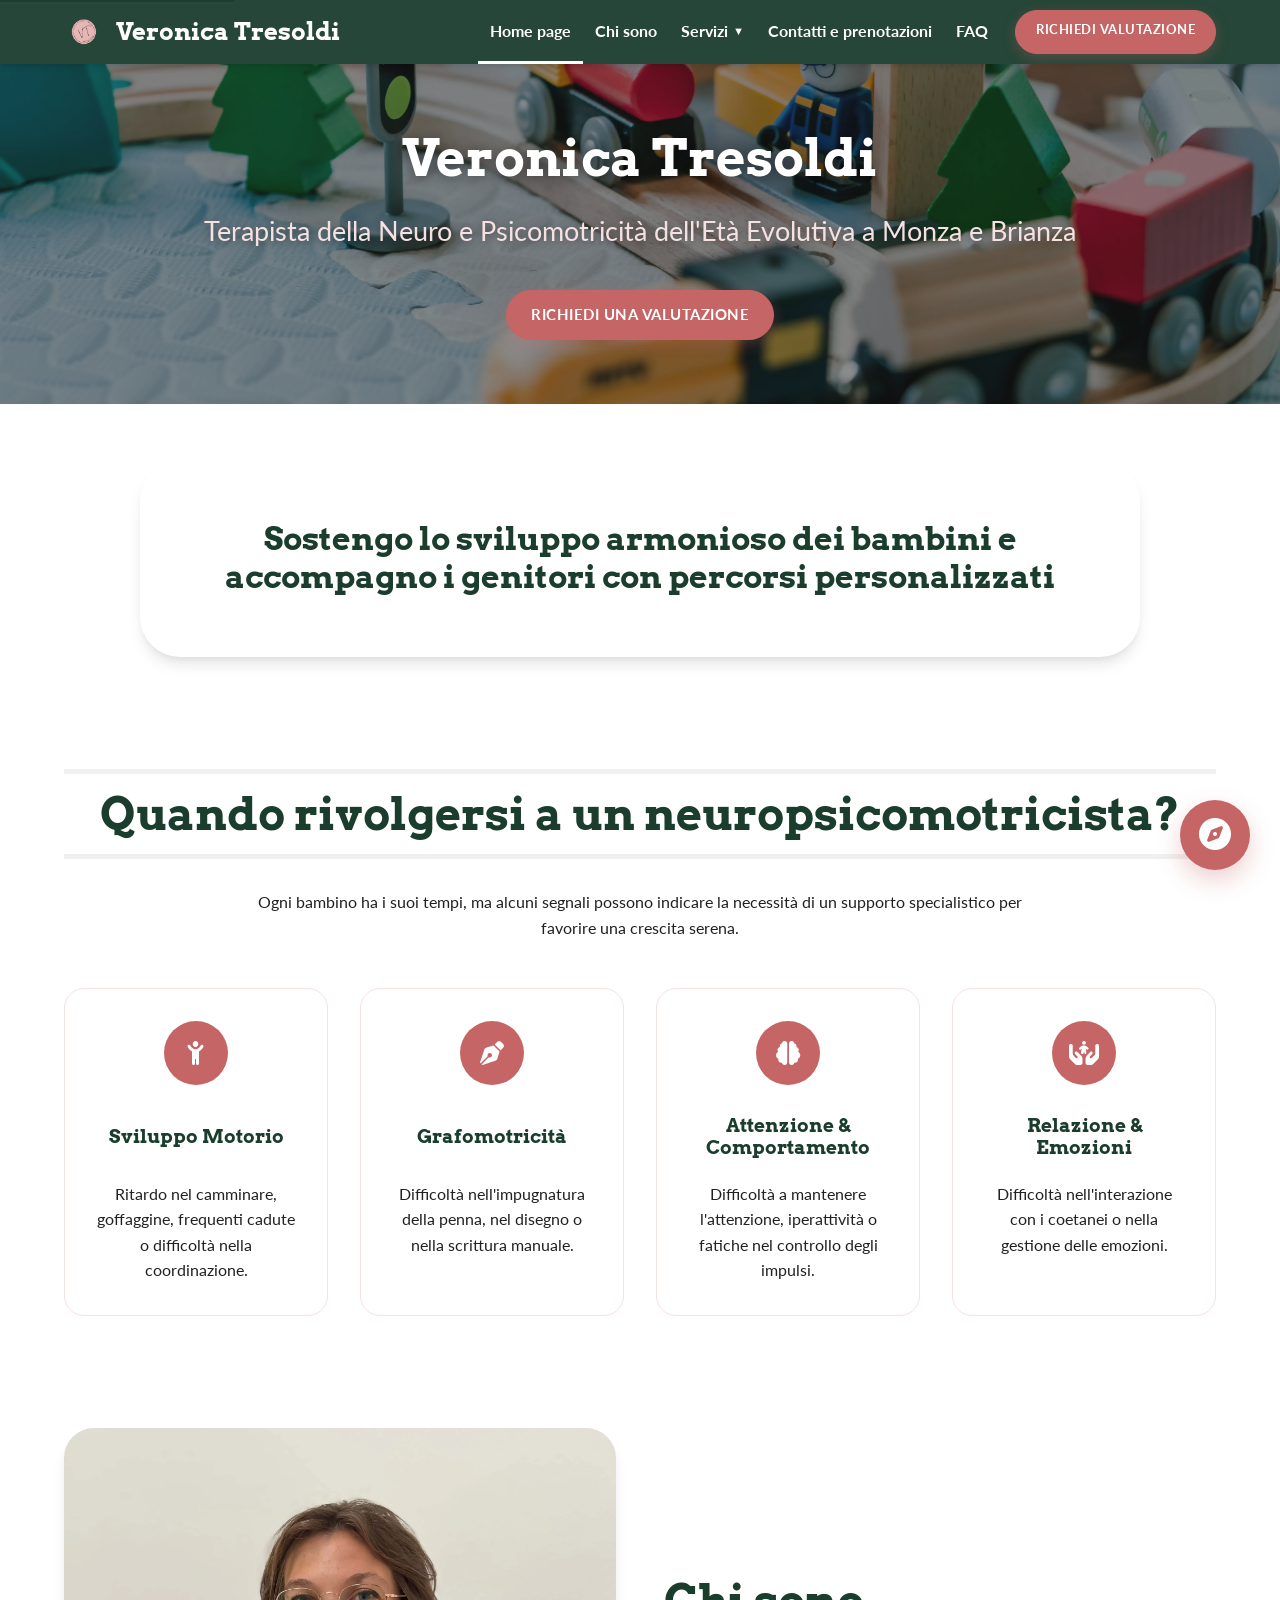
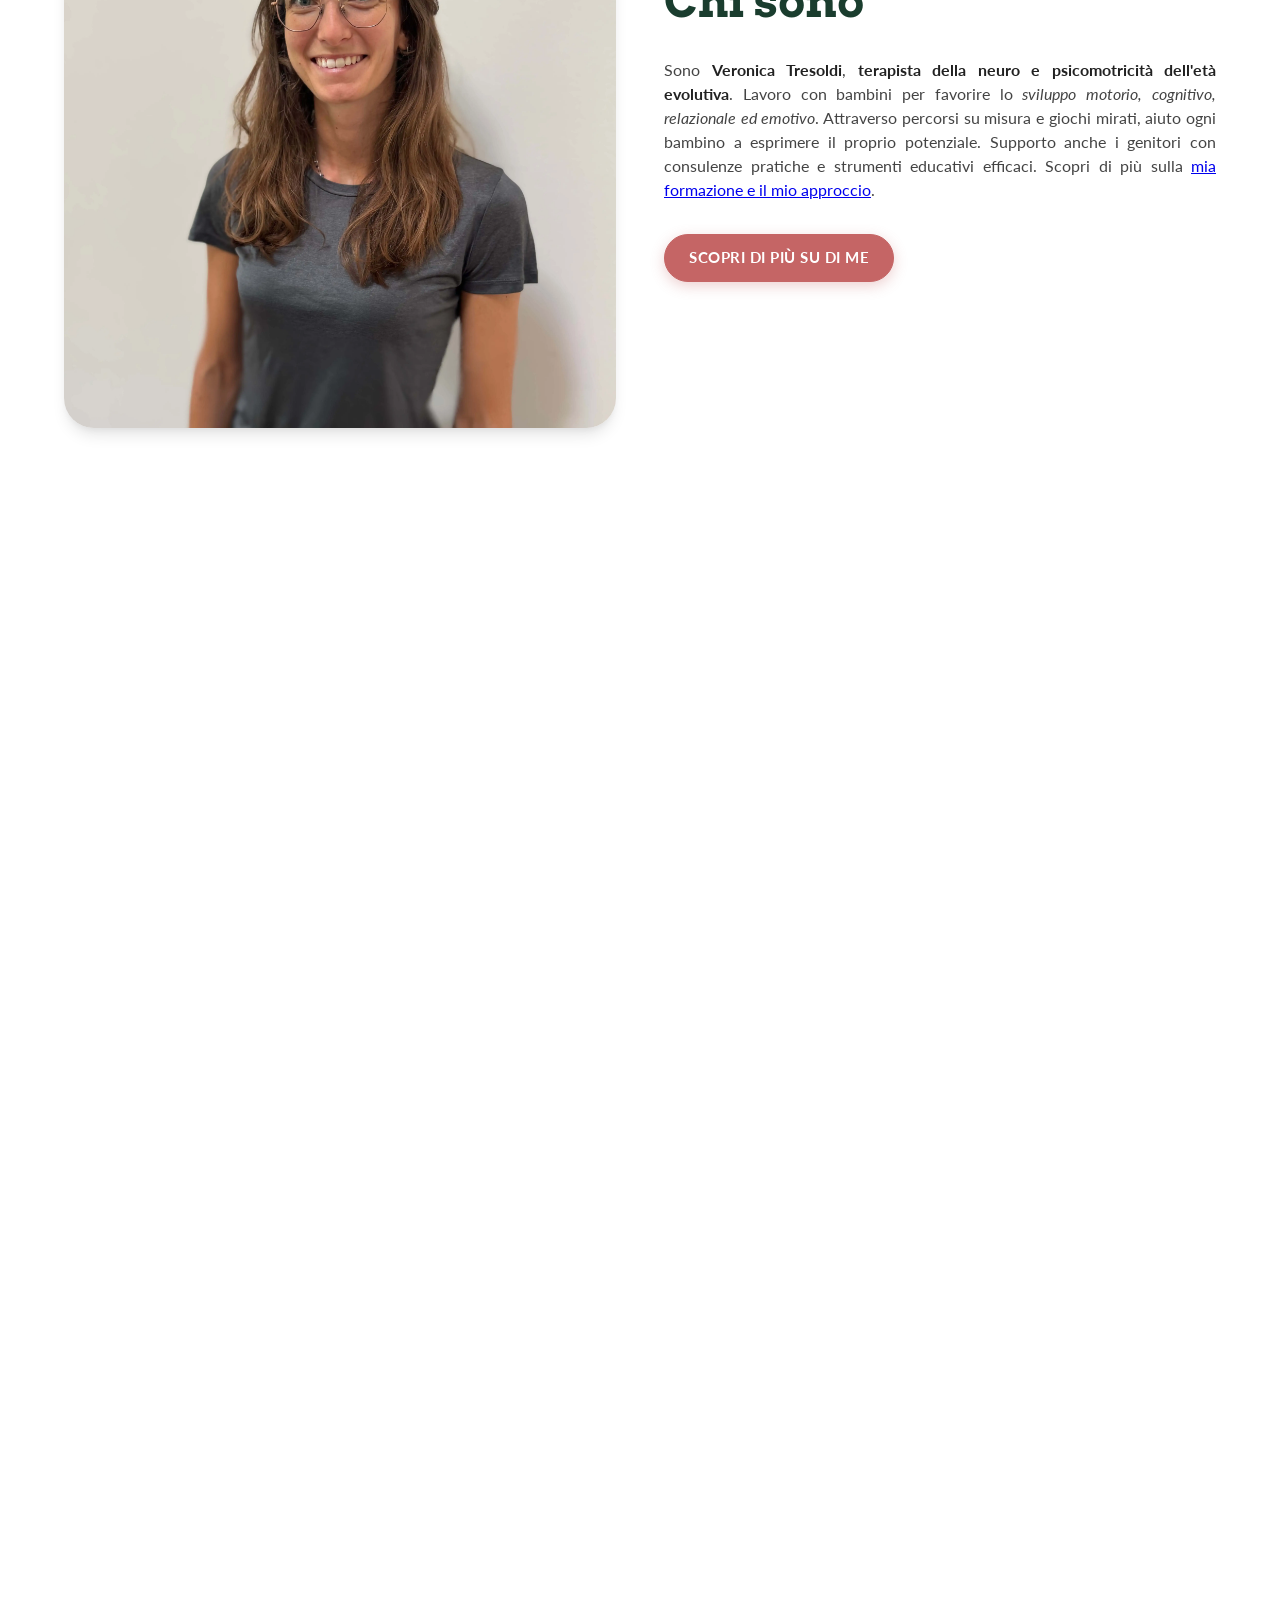
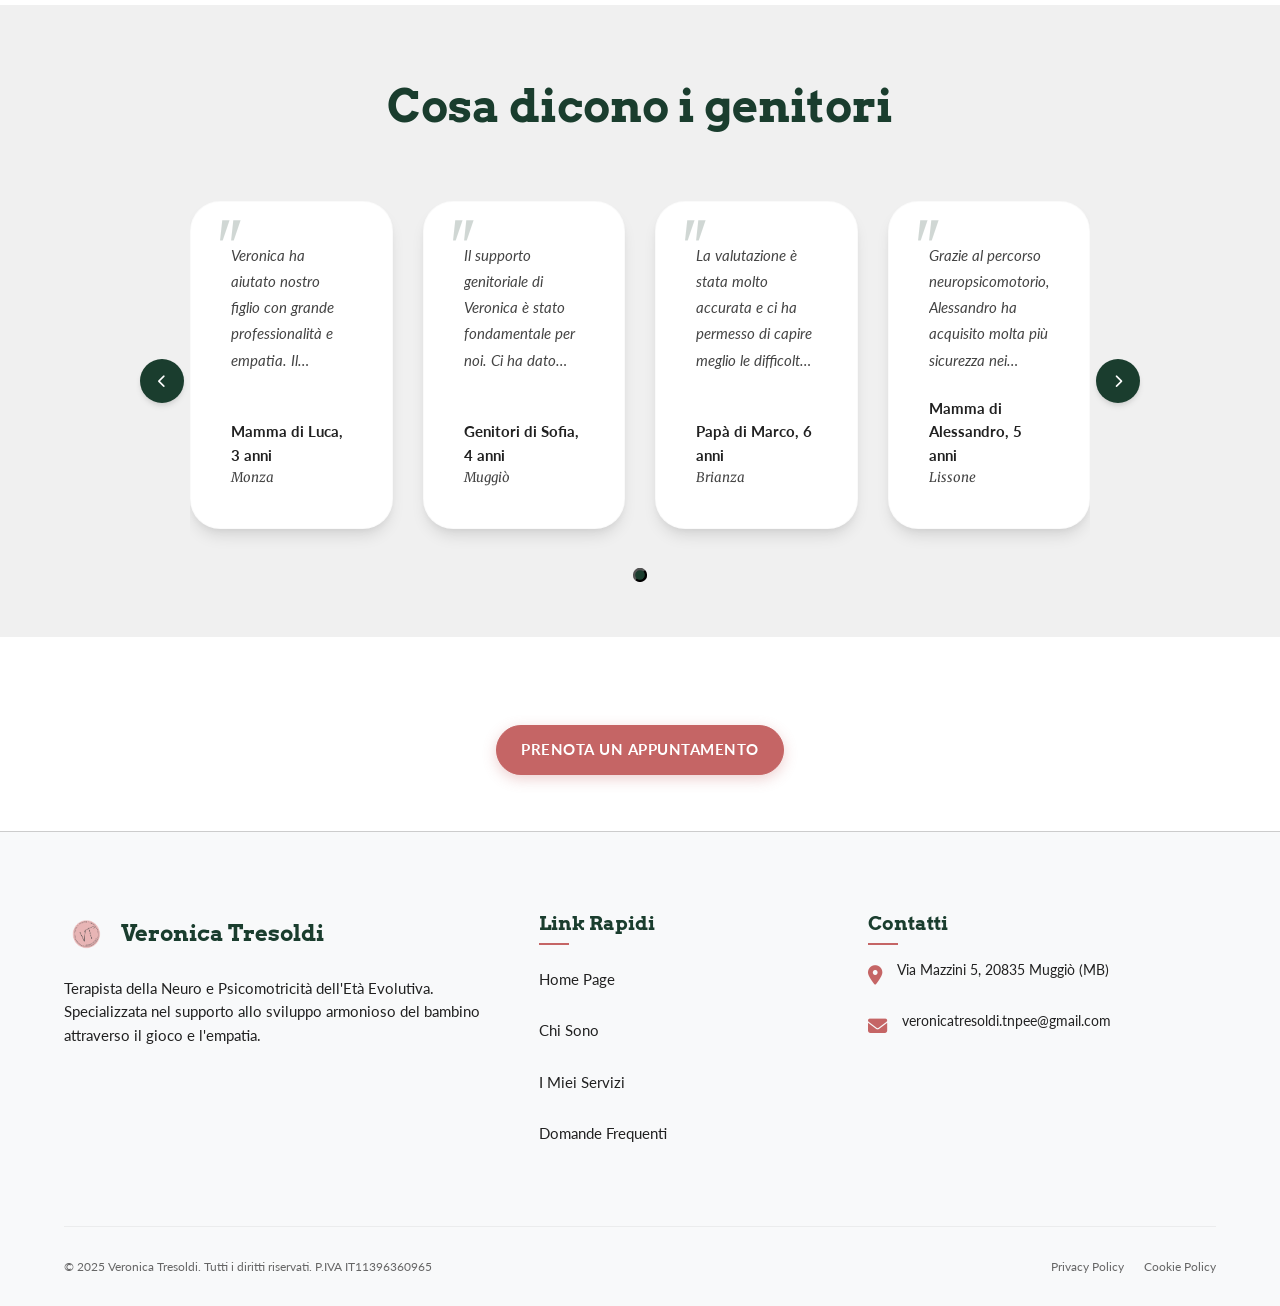
==== index.html @ 66640de4 "Update P.IVA" ====
<!DOCTYPE html>
<html lang="it">

<head>
    <meta charset="UTF-8">
    <meta name="viewport" content="width=device-width, initial-scale=1.0">


    <!-- SEO Meta Tags -->
    <title>Veronica Tresoldi | Neuropsicomotricista a Monza e Brianza</title>
    <meta name="description"
        content="Veronica Tresoldi, terapista della neuro e psicomotricità dell'età evolutiva a Monza e Brianza. Valutazione, trattamento neuropsicomotorio e supporto genitoriale per bambini.">
    <meta name="keywords"
        content="neuropsicomotricista, terapista neuro psicomotricità, Monza, Brianza, Muggiò, sviluppo bambino, valutazione neuropsicomotoria, trattamento, supporto genitoriale, TNPEE">
    <meta name="author" content="Veronica Tresoldi">
    <meta name="robots" content="index, follow">
    <link rel="canonical" href="https://www.veronicatresoldi.com/">

    <!-- Open Graph / Facebook -->
    <meta property="og:type" content="website">
    <meta property="og:url" content="https://www.veronicatresoldi.com/">
    <meta property="og:title" content="Veronica Tresoldi | Neuropsicomotricista a Monza e Brianza">
    <meta property="og:description"
        content="Sostengo lo sviluppo armonioso dei bambini e accompagno i genitori con percorsi personalizzati. Valutazione, trattamento e supporto genitoriale.">
    <meta property="og:image" content="https://www.veronicatresoldi.com/images/veronica.webp">
    <meta property="og:locale" content="it_IT">
    <meta property="og:site_name" content="Veronica Tresoldi Neuropsicomotricista">

    <!-- Twitter -->
    <meta name="twitter:card" content="summary_large_image">
    <meta name="twitter:url" content="https://www.veronicatresoldi.com/">
    <meta name="twitter:title" content="Veronica Tresoldi | Neuropsicomotricista a Monza e Brianza">
    <meta name="twitter:description"
        content="Sostengo lo sviluppo armonioso dei bambini e accompagno i genitori con percorsi personalizzati.">
    <meta name="twitter:image" content="https://www.veronicatresoldi.com/images/og-image.jpg">

    <!-- Geo Tags -->
    <meta name="geo.region" content="IT-MB">
    <meta name="geo.placename" content="Muggiò">
    <meta name="geo.position" content="45.5945;9.2298">
    <meta name="ICBM" content="45.5945, 9.2298">

    <!-- Favicon -->
    <link rel="icon" href="images/favicon.svg" type="image/svg+xml">
    <link rel="icon" href="images/favicon-32x32.png" sizes="32x32">
    <link rel="icon" href="images/favicon-16x16.png" sizes="16x16">
    <link rel="apple-touch-icon" href="images/apple-touch-icon.png" sizes="180x180">
    <link rel="icon" href="favicon.ico" sizes="any">

    <!-- Fonts - Optimized async loading with font-display: swap -->
    <link rel="preconnect" href="https://fonts.googleapis.com">
    <link rel="preconnect" href="https://fonts.gstatic.com" crossorigin>
    <link rel="preload"
        href="https://fonts.googleapis.com/css2?family=Lato:wght@400;700&family=Arvo:wght@400;700&family=Merriweather:ital,wght@0,300;0,400;0,700;1,400&display=swap"
        as="style" onload="this.onload=null;this.rel='stylesheet'">
    <noscript>
        <link rel="stylesheet"
            href="https://fonts.googleapis.com/css2?family=Lato:wght@400;700&family=Arvo:wght@400;700&family=Merriweather:ital,wght@0,300;0,400;0,700;1,400&display=swap">
    </noscript>
    <!-- Fallback for browsers that don't support onload -->
    <link rel="stylesheet"
        href="https://fonts.googleapis.com/css2?family=Lato:wght@400;700&family=Arvo:wght@400;700&family=Merriweather:ital,wght@0,300;0,400;0,700;1,400&display=swap"
        media="print" onload="this.media='all'">
    <link rel="stylesheet" href="https://cdnjs.cloudflare.com/ajax/libs/font-awesome/6.5.1/css/all.min.css">
    <link rel="stylesheet" href="styles.css">
    <link rel="stylesheet" href="carousel.css">


    <!-- Preload critical hero image -->
    <link rel="preload" href="images/trenino-header.webp" as="image" fetchpriority="high">
    <link rel="preload" href="images/logo.png" as="image">

    <!-- Schema.org Structured Data -->
    <script type="application/ld+json">
    {
        "@context": "https://schema.org",
        "@type": "LocalBusiness",
        "@id": "https://www.veronicatresoldi.com/#business",
        "name": "Veronica Tresoldi - Neuropsicomotricista",
        "description": "Terapista della neuro e psicomotricità dell'età evolutiva specializzata nello sviluppo infantile e nel supporto genitoriale",
        "url": "https://www.veronicatresoldi.com",
        "email": "veronicatresoldi.tnpee@gmail.com",
        "address": {
            "@type": "PostalAddress",
            "streetAddress": "Via Mazzini 5",
            "addressLocality": "Muggiò",
            "postalCode": "20835",
            "addressRegion": "MB",
            "addressCountry": "IT"
        },
        "geo": {
            "@type": "GeoCoordinates",
            "latitude": 45.5945,
            "longitude": 9.2298
        },
        "areaServed": [
            {
                "@type": "City",
                "name": "Monza"
            },
            {
                "@type": "City", 
                "name": "Muggiò"
            },
            {
                "@type": "AdministrativeArea",
                "name": "Brianza"
            }
        ],
        "priceRange": "$$",
        "openingHoursSpecification": {
            "@type": "OpeningHoursSpecification",
            "dayOfWeek": ["Monday", "Tuesday", "Wednesday", "Thursday", "Friday"],
            "opens": "16:30",
            "closes": "20:00"
        },
        "aggregateRating": {
            "@type": "AggregateRating",
            "ratingValue": "5",
            "reviewCount": "3",
            "bestRating": "5",
            "worstRating": "1"
        },
        "sameAs": []
    }
    </script>
    <script type="application/ld+json">
    {
        "@context": "https://schema.org",
        "@type": "Person",
        "name": "Veronica Tresoldi",
        "jobTitle": "Terapista della Neuro e Psicomotricità dell'Età Evolutiva",
        "description": "Neuropsicomotricista specializzata nello sviluppo infantile e Parent Coach",
        "email": "veronicatresoldi.tnpee@gmail.com",
        "url": "https://www.veronicatresoldi.com",
        "workLocation": {
            "@type": "Place",
            "address": {
                "@type": "PostalAddress",
                "streetAddress": "Via Mazzini 5",
                "addressLocality": "Muggiò",
                "postalCode": "20835",
                "addressRegion": "MB",
                "addressCountry": "IT"
            }
        },
        "knowsAbout": [
            "Neuropsicomotricità",
            "Sviluppo infantile",
            "Autismo",
            "ADHD",
            "Parent Coaching",
            "Valutazione neuropsicomotoria"
        ]
    }
    </script>
    <script type="application/ld+json">
    {
        "@context": "https://schema.org",
        "@type": "WebSite",
        "name": "Veronica Tresoldi Neuropsicomotricista",
        "url": "https://www.veronicatresoldi.com",
        "description": "Sito ufficiale di Veronica Tresoldi, neuropsicomotricista a Monza e Brianza",
        "inLanguage": "it-IT"
    }
    </script>
    <script type="application/ld+json">
    {
        "@context": "https://schema.org",
        "@type": "Organization",
        "name": "Veronica Tresoldi - Neuropsicomotricista",
        "url": "https://www.veronicatresoldi.com",
        "logo": "https://www.veronicatresoldi.com/images/logo.png",
        "address": {
            "@type": "PostalAddress",
            "streetAddress": "Via Mazzini 5",
            "addressLocality": "Muggiò",
            "postalCode": "20835",
            "addressRegion": "MB",
            "addressCountry": "IT"
        },
        "aggregateRating": {
            "@type": "AggregateRating",
            "ratingValue": "5",
            "reviewCount": "3",
            "bestRating": "5",
            "worstRating": "1"
        }
    }
    </script>
</head>

<body>
    <!-- Skip to main content link for accessibility -->
    <a href="#main-content" class="skip-link">Salta al contenuto principale</a>

    <!-- Navigation -->
    <nav class="navbar" aria-label="Navigazione principale">
        <div class="container">
            <div class="nav-brand">
                <img src="images/logo.png" alt="Logo Veronica Tresoldi" width="40" height="40" fetchpriority="high"
                    loading="eager">
                <a href="index.html">Veronica Tresoldi</a>
            </div>
            <button class="nav-toggle" aria-label="Apri menu di navigazione" aria-expanded="false">
                <span></span>
                <span></span>
                <span></span>
            </button>
            <ul class="nav-menu">
                <li><a href="index.html" class="nav-link active" aria-current="page">Home page</a></li>
                <li><a href="chi-sono.html" class="nav-link">Chi sono</a></li>
                <li class="dropdown">
                    <a href="servizi/index.html" class="nav-link" aria-haspopup="true" aria-expanded="false">Servizi
                        <span class="dropdown-arrow" aria-hidden="true">▼</span></a>
                    <ul class="dropdown-menu">
                        <li><a href="servizi/valutazione.html">Valutazione neuropsicomotoria</a></li>
                        <li><a href="servizi/trattamento.html">Trattamento neuropsicomotorio</a></li>
                        <li><a href="servizi/supporto-genitoriale.html">Supporto genitoriale</a></li>
                    </ul>
                </li>
                <li><a href="contatti-e-prenotazioni.html" class="nav-link">Contatti e prenotazioni</a></li>
                <li><a href="faq.html" class="nav-link">FAQ</a></li>
                <li><a href="contatti-e-prenotazioni.html" class="btn btn-primary nav-cta">Richiedi valutazione</a></li>
            </ul>
        </div>
    </nav>

    <main id="main-content" tabindex="-1">
        <!-- Hero Section -->
        <section class="hero" style="background-image: url('images/trenino-header.webp');" aria-labelledby="hero-title">
            <div class="hero-content reveal">
                <h1 id="hero-title" class="hero-title">Veronica Tresoldi</h1>
                <p class="hero-subtitle">Terapista della Neuro e Psicomotricità dell'Età Evolutiva a Monza e Brianza</p>
                <div class="cta-center" style="margin-top: 40px;">
                    <a href="contatti-e-prenotazioni.html" class="btn btn-primary">Richiedi una valutazione</a>
                </div>
            </div>
        </section>

        <!-- Mission Section -->
        <section class="section mission-highlight reveal" aria-labelledby="mission-statement">
            <div class="container">
                <h2 id="mission-statement">
                    Sostengo lo sviluppo armonioso dei bambini e accompagno i genitori con percorsi personalizzati
                </h2>
            </div>
        </section>

        <!-- Aree di Intervento Section -->
        <section class="section reveal" aria-labelledby="intervento-title">
            <div class="container">
                <h2 id="intervento-title" class="section-title">Quando rivolgersi a un neuropsicomotricista?</h2>
                <p style="text-align: center; max-width: 800px; margin: 0 auto;">Ogni bambino ha i suoi tempi, ma alcuni
                    segnali possono indicare la necessità di un supporto specialistico per favorire una crescita serena.
                </p>

                <div class="intervention-grid">
                    <div class="intervention-card">
                        <div class="icon-box">
                            <i class="fa-solid fa-child-reaching" aria-hidden="true"></i>
                        </div>
                        <h3>Sviluppo Motorio</h3>
                        <p>Ritardo nel camminare, goffaggine, frequenti cadute o difficoltà nella coordinazione.</p>
                    </div>
                    <div class="intervention-card">
                        <div class="icon-box">
                            <i class="fa-solid fa-pen-nib" aria-hidden="true"></i>
                        </div>
                        <h3>Grafomotricità</h3>
                        <p>Difficoltà nell'impugnatura della penna, nel disegno o nella scrittura manuale.</p>
                    </div>
                    <div class="intervention-card">
                        <div class="icon-box">
                            <i class="fa-solid fa-brain" aria-hidden="true"></i>
                        </div>
                        <h3>Attenzione & Comportamento</h3>
                        <p>Difficoltà a mantenere l'attenzione, iperattività o fatiche nel controllo degli impulsi.</p>
                    </div>
                    <div class="intervention-card">
                        <div class="icon-box">
                            <i class="fa-solid fa-hands-holding-child" aria-hidden="true"></i>
                        </div>
                        <h3>Relazione & Emozioni</h3>
                        <p>Difficoltà nell'interazione con i coetanei o nella gestione delle emozioni.</p>
                    </div>
                </div>
            </div>
        </section>

        <!-- Chi Sono Preview -->
        <section class="section reveal" aria-labelledby="chi-sono-title">
            <div class="container">
                <div class="content-grid">
                    <div class="content-image">
                        <img src="images/veronica.webp"
                            alt="Dott.ssa Veronica Tresoldi, Neuropsicomotricista specializzata in età evolutiva a Monza"
                            width="400" height="500" loading="eager" fetchpriority="high"
                            style="border-radius: 30px; box-shadow: var(--shadow-lg);">
                    </div>
                    <div class="content-text">
                        <h2 id="chi-sono-title" class="section-title"
                            style="text-align: left; border: none; padding: 0;"><a href="chi-sono.html">Chi sono</a>
                        </h2>
                        <p>Sono <strong>Veronica Tresoldi</strong>, <strong>terapista della neuro e psicomotricità
                                dell'età evolutiva</strong>. Lavoro con bambini per favorire lo <em>sviluppo motorio,
                                cognitivo, relazionale ed emotivo</em>. Attraverso percorsi su misura e giochi mirati,
                            aiuto ogni bambino a esprimere il proprio potenziale. Supporto anche i genitori con
                            consulenze pratiche e strumenti educativi efficaci. Scopri di più sulla <a
                                href="chi-sono.html">mia formazione e il mio approccio</a>.</p>
                        <div class="cta-center" style="text-align: left;">
                            <a href="chi-sono.html" class="btn btn-primary">Scopri di più su di me</a>
                        </div>
                    </div>
                </div>
            </div>
        </section>

        <!-- Come Funziona Section -->
        <section class="section-alt reveal" aria-labelledby="percorso-title">
            <div class="container">
                <h2 id="percorso-title" class="section-title">Come funziona il percorso?</h2>
                <div class="process-steps">
                    <div class="step-item">
                        <div class="step-number">1</div>
                        <h4>Primo Contatto</h4>
                        <p>Una breve telefonata per ascoltare le vostre necessità e fissare un incontro.</p>
                    </div>
                    <div class="step-item">
                        <div class="step-number">2</div>
                        <h4>Valutazione</h4>
                        <p>Osservazione del bambino in un ambiente accogliente attraverso il gioco.</p>
                    </div>
                    <div class="step-item">
                        <div class="step-number">3</div>
                        <h4>Restituzione</h4>
                        <p>Condivisione del progetto terapeutico e degli obiettivi con voi genitori.</p>
                    </div>
                    <div class="step-item">
                        <div class="step-number">4</div>
                        <h4>Trattamento</h4>
                        <p>Inizio del percorso personalizzato con monitoraggi periodici.</p>
                    </div>
                </div>
            </div>
        </section>

        <!-- Servizi Section -->
        <section class="section reveal" aria-labelledby="servizi-title">
            <div class="container">
                <h2 id="servizi-title" class="visually-hidden">I miei servizi</h2>
                <div class="services-preview">
                    <!-- Valutazione -->
                    <article class="service-card">
                        <div class="service-card-image">
                            <a href="servizi/valutazione.html">
                                <img src="images/valutazione-neuropsicomotoria.webp"
                                    alt="Valutazione neuropsicomotoria per bambini a Monza presso lo studio professionale"
                                    width="400" height="300" loading="lazy" style="border-radius: 20px;">
                            </a>
                        </div>
                        <div class="service-card-content">
                            <h3><a href="servizi/valutazione.html">Valutazione neuropsicomotoria</a></h3>
                            <p>Osservazione strutturata del bambino per individuare punti di forza e difficoltà nello
                                sviluppo motorio, linguistico, cognitivo e relazionale.</p>
                            <div class="service-card-cta">
                                <a href="servizi/valutazione.html" class="btn btn-primary btn-sm">Scopri di più</a>
                            </div>
                        </div>
                    </article>

                    <!-- Trattamento -->
                    <article class="service-card">
                        <div class="service-card-image">
                            <a href="servizi/trattamento.html">
                                <img src="images/trattamento-neuropsicomotorio.webp"
                                    alt="Esempio di trattamento neuropsicomotorio evolutivo attraverso attività di gioco mirato"
                                    width="400" height="300" loading="lazy" style="border-radius: 20px;">
                            </a>
                        </div>
                        <div class="service-card-content">
                            <h3><a href="servizi/trattamento.html">Trattamento neuropsicomotorio</a></h3>
                            <p>Percorsi personalizzati per sviluppare abilità motorie, cognitive, linguistiche ed
                                emotive attraverso il gioco e attività funzionali.</p>
                            <div class="service-card-cta">
                                <a href="servizi/trattamento.html" class="btn btn-primary btn-sm">Scopri di più</a>
                            </div>
                        </div>
                    </article>

                    <!-- Supporto genitoriale -->
                    <article class="service-card">
                        <div class="service-card-image">
                            <a href="servizi/supporto-genitoriale.html">
                                <img src="images/supporto-genitoriale.webp"
                                    alt="Consulenza di Parent Coaching e supporto per genitori a Monza e Brianza"
                                    width="400" height="300" loading="lazy" style="border-radius: 20px;">
                            </a>
                        </div>
                        <div class="service-card-content">
                            <h3><a href="servizi/supporto-genitoriale.html">Supporto genitoriale</a></h3>
                            <p>Consulenze pratiche e Parent Coaching per affrontare le sfide educative quotidiane e
                                rafforzare la relazione genitore-figlio.</p>
                            <div class="service-card-cta">
                                <a href="servizi/supporto-genitoriale.html" class="btn btn-primary btn-sm">Scopri di
                                    più</a>
                            </div>
                        </div>
                    </article>
                </div>
            </div>
        </section>

        <!-- Testimonials Section -->
        <section class="section testimonials reveal" aria-labelledby="testimonials-title">
            <div class="container">
                <h2 id="testimonials-title" class="section-title">Cosa dicono i genitori</h2>
                <div class="testimonials-carousel-container">
                    <button class="carousel-control prev" aria-label="Recensione precedente">
                        <i class="fa-solid fa-chevron-left"></i>
                    </button>

                    <div class="testimonials-track-container">
                        <ul class="testimonials-track">
                            <li class="testimonial-slide active">
                                <article class="testimonial-card" itemprop="review" itemscope
                                    itemtype="https://schema.org/Review">
                                    <div itemprop="reviewBody">
                                        <p class="testimonial-text">
                                            Veronica ha aiutato nostro figlio con grande professionalità e empatia. Il
                                            percorso di
                                            trattamento è stato personalizzato e abbiamo visto miglioramenti
                                            significativi.
                                            Consigliatissima!
                                        </p>
                                    </div>
                                    <div class="testimonial-author" itemprop="author" itemscope
                                        itemtype="https://schema.org/Person">
                                        <div>
                                            <div class="testimonial-author-name" itemprop="name">Mamma di Luca, 3 anni
                                            </div>
                                            <div class="testimonial-author-role">Monza</div>
                                        </div>
                                    </div>
                                    <div itemprop="reviewRating" itemscope itemtype="https://schema.org/Rating"
                                        class="visually-hidden">
                                        <meta itemprop="ratingValue" content="5">
                                        <meta itemprop="bestRating" content="5">
                                    </div>
                                </article>
                            </li>

                            <li class="testimonial-slide">
                                <article class="testimonial-card" itemprop="review" itemscope
                                    itemtype="https://schema.org/Review">
                                    <div itemprop="reviewBody">
                                        <p class="testimonial-text">
                                            Il supporto genitoriale di Veronica è stato fondamentale per noi. Ci ha dato
                                            strumenti
                                            concreti per gestire le difficoltà quotidiane e migliorare la relazione con
                                            nostra
                                            figlia. Grazie!
                                        </p>
                                    </div>
                                    <div class="testimonial-author" itemprop="author" itemscope
                                        itemtype="https://schema.org/Person">
                                        <div>
                                            <div class="testimonial-author-name" itemprop="name">Genitori di Sofia, 4
                                                anni</div>
                                            <div class="testimonial-author-role">Muggiò</div>
                                        </div>
                                    </div>
                                    <div itemprop="reviewRating" itemscope itemtype="https://schema.org/Rating"
                                        class="visually-hidden">
                                        <meta itemprop="ratingValue" content="5">
                                        <meta itemprop="bestRating" content="5">
                                    </div>
                                </article>
                            </li>

                            <li class="testimonial-slide">
                                <article class="testimonial-card" itemprop="review" itemscope
                                    itemtype="https://schema.org/Review">
                                    <div itemprop="reviewBody">
                                        <p class="testimonial-text">
                                            La valutazione è stata molto accurata e ci ha permesso di capire meglio le
                                            difficoltà di
                                            nostro figlio. Veronica è competente, paziente e sa come coinvolgere i
                                            bambini nel
                                            gioco.
                                        </p>
                                    </div>
                                    <div class="testimonial-author" itemprop="author" itemscope
                                        itemtype="https://schema.org/Person">
                                        <div>
                                            <div class="testimonial-author-name" itemprop="name">Papà di Marco, 6 anni
                                            </div>
                                            <div class="testimonial-author-role">Brianza</div>
                                        </div>
                                    </div>
                                    <div itemprop="reviewRating" itemscope itemtype="https://schema.org/Rating"
                                        class="visually-hidden">
                                        <meta itemprop="ratingValue" content="5">
                                        <meta itemprop="bestRating" content="5">
                                    </div>
                                </article>
                            </li>

                            <li class="testimonial-slide">
                                <article class="testimonial-card" itemprop="review" itemscope
                                    itemtype="https://schema.org/Review">
                                    <div itemprop="reviewBody">
                                        <p class="testimonial-text">
                                            Grazie al percorso neuropsicomotorio, Alessandro ha acquisito molta più
                                            sicurezza nei movimenti
                                            e nel relazionarsi con gli altri bambini al parco. Un cambiamento
                                            incredibile!
                                        </p>
                                    </div>
                                    <div class="testimonial-author" itemprop="author" itemscope
                                        itemtype="https://schema.org/Person">
                                        <div>
                                            <div class="testimonial-author-name" itemprop="name">Mamma di Alessandro, 5
                                                anni</div>
                                            <div class="testimonial-author-role">Lissone</div>
                                        </div>
                                    </div>
                                    <div itemprop="reviewRating" itemscope itemtype="https://schema.org/Rating"
                                        class="visually-hidden">
                                        <meta itemprop="ratingValue" content="5">
                                        <meta itemprop="bestRating" content="5">
                                    </div>
                                </article>
                            </li>
                        </ul>
                    </div>

                    <button class="carousel-control next" aria-label="Recensione successiva">
                        <i class="fa-solid fa-chevron-right"></i>
                    </button>

                    <div class="carousel-dots"></div>
                </div>
            </div>
        </section>

        <!-- CTA Section -->
        <section class="section reveal" aria-label="Prenotazione appuntamento">
            <div class="container">
                <div class="cta-center">
                    <a href="contatti-e-prenotazioni.html" class="btn btn-primary">Prenota un appuntamento</a>
                </div>
            </div>
        </section>
    </main>

    <!-- Footer -->
    <footer class="footer">
        <div class="container">
            <div class="footer-grid">
                <!-- Brand Column -->
                <div class="footer-brand">
                    <div class="footer-logo">
                        <img src="images/logo.png" alt="Logo Veronica Tresoldi" width="45" height="45">
                        <span>Veronica Tresoldi</span>
                    </div>
                    <p>Terapista della Neuro e Psicomotricità dell'Età Evolutiva. Specializzata nel supporto allo
                        sviluppo armonioso del bambino attraverso il gioco e l'empatia.</p>
                </div>

                <!-- Links Column -->
                <div class="footer-column">
                    <h4>Link Rapidi</h4>
                    <ul class="footer-links">
                        <li><a href="index.html">Home Page</a></li>
                        <li><a href="chi-sono.html">Chi Sono</a></li>
                        <li><a href="servizi/index.html">I Miei Servizi</a></li>
                        <li><a href="faq.html">Domande Frequenti</a></li>
                    </ul>
                </div>

                <!-- Contact Column -->
                <div class="footer-column">
                    <h4>Contatti</h4>
                    <div class="footer-contact-item">
                        <span class="icon"><i class="fa-solid fa-location-dot"></i></span>
                        <p>Via Mazzini 5, 20835 Muggiò (MB)</p>
                    </div>
                    <div class="footer-contact-item">
                        <span class="icon"><i class="fa-solid fa-envelope"></i></span>
                        <p><a href="mailto:veronicatresoldi.tnpee@gmail.com">veronicatresoldi.tnpee@gmail.com</a></p>
                    </div>
                </div>
            </div>

            <div class="footer-bottom">
                <p>&copy; 2025 Veronica Tresoldi. Tutti i diritti riservati. P.IVA IT11396360965</p>
                <div class="footer-legal">
                    <a href="privacy-policy.html">Privacy Policy</a>
                    <a href="cookie-policy.html">Cookie Policy</a>
                </div>
            </div>
        </div>
    </footer>


    <!-- Review Modal -->
    <div id="review-modal" class="review-modal" aria-hidden="true">
        <div class="review-modal-content">
            <span class="review-modal-close">&times;</span>
            <div class="review-modal-body">
                <p id="review-modal-text"></p>
                <div class="review-modal-author">
                    <strong id="review-modal-author-name"></strong>
                    <span id="review-modal-author-role"></span>
                </div>
            </div>
        </div>
    </div>

    <script src="carousel.js"></script>
    <script src="script.js"></script>
</body>

</html>
---- styles.css ----
/* 
 * Veronica Tresoldi - Neuropsicomotricista
 * CSS basato sul tema originale Google Sites
 * Font: Arvo (titoli), Lato (body), Merriweather (testo)
 * Colore primario: #477560 (verde)
 */

/* Reset and Base Styles */
* {
    margin: 0;
    padding: 0;
    box-sizing: border-box;
}

/* Skip to main content link for accessibility */
.skip-link {
    position: absolute;
    top: -40px;
    left: 0;
    background: var(--primary-color);
    color: var(--text-white);
    padding: 8px 16px;
    text-decoration: none;
    z-index: 10000;
    border-radius: 0 0 4px 0;
    font-family: 'Lato', sans-serif;
    font-weight: 700;
}

.skip-link:focus {
    top: 0;
    outline: 3px solid var(--text-white);
    outline-offset: 2px;
}

:root {
    /* Colori ufficiali dal logo */
    --primary-color: #1a3d2e;
    /* Dark teal green - background logo */
    --primary-dark: #0f2a1f;
    --primary-hover: #2d4a3f;
    --text-color: #212121;
    --text-light: #444444;
    --text-white: #ffffff;
    --bg-color: #ffffff;
    --bg-alt: #f0f0f0;
    --bg-dark: #2d2d2d;
    /* Dark gray dal logo */
    --border-color: #cccccc;
    --hero-text-pink: #f2dede;
    --hero-subtitle-pink: #e8b5b5;
    /* Light pink dal logo */
    --accent-color: #c56565;
    /* Darkened for WCAG contrast (4.5:1) */
    --accent-light: #f5e1e1;
    --accent-hover: #b35a5a;
    --accent-shadow: rgba(197, 101, 101, 0.3);
    --input-bg: #fcfcfc;
    --input-border: #eeeeee;
    --shadow: 0 4px 6px -1px rgba(0, 0, 0, 0.1), 0 2px 4px -1px rgba(0, 0, 0, 0.06);
    --shadow-lg: 0 10px 15px -3px rgba(0, 0, 0, 0.1), 0 4px 6px -2px rgba(0, 0, 0, 0.05);
    --transition: all 0.4s cubic-bezier(0.4, 0, 0.2, 1);
}

html {
    scroll-behavior: smooth;
}

/* Font display optimization - prevents invisible text during font load */
@font-face {
    font-family: 'Lato';
    font-display: swap;
}

@font-face {
    font-family: 'Arvo';
    font-display: swap;
}

@font-face {
    font-family: 'Merriweather';
    font-display: swap;
}

body {
    font-family: 'Lato', 'Helvetica Neue', Arial, sans-serif;
    line-height: 1.6;
    color: var(--text-color);
    background-color: var(--bg-color);
    font-size: 16px;
    font-weight: 400;
    -webkit-font-smoothing: antialiased;
    -moz-osx-font-smoothing: grayscale;
    /* Performance optimizations */
    text-rendering: optimizeLegibility;
}

/* Image optimization */
img {
    max-width: 100%;
    height: auto;
    display: block;
}

.container {
    max-width: 1200px;
    margin: 0 auto;
    padding: 0 24px;
}

/* Typography - Heading styles matching Google Sites theme */
h1,
h2,
h3,
h4,
h5,
h6 {
    font-family: 'Arvo', serif;
    font-weight: 700;
    color: var(--primary-color);
    line-height: 1.2;
}

/* Navigation */
.navbar {
    background-color: rgba(26, 61, 46, 0.95);
    backdrop-filter: blur(10px);
    -webkit-backdrop-filter: blur(10px);
    position: sticky;
    top: 0;
    z-index: 1000;
    box-shadow: var(--shadow);
    transition: var(--transition);
}

.navbar .container {
    display: flex;
    justify-content: space-between;
    align-items: center;
    padding: 0 24px;
    height: 64px;
}

.nav-brand {
    display: flex;
    align-items: center;
    gap: 12px;
}

.nav-brand img {
    height: 40px;
    width: auto;
}

.nav-brand a {
    font-family: 'Arvo', serif;
    font-size: 1.5rem;
    font-weight: 700;
    color: var(--text-white);
    text-decoration: none;
    transition: var(--transition);
}

.nav-brand a:hover {
    color: var(--accent-light);
}

/* Navbar CTA Class */
.nav-cta {
    padding: 8px 20px !important;
    font-size: 10pt !important;
    margin-left: 15px;
}

/* Scrolled Navbar State */
.navbar.scrolled {
    background-color: rgba(26, 61, 46, 0.98) !important;
    padding: 5px 0 !important;
    backdrop-filter: blur(10px);
}

.nav-menu {
    display: flex;
    list-style: none;
    gap: 0;
    align-items: center;
    height: 100%;
}

.nav-menu>li {
    height: 100%;
    display: flex;
    align-items: center;
}

.nav-link {
    font-family: 'Lato', sans-serif;
    color: var(--text-white);
    text-decoration: none;
    font-weight: 700;
    font-size: 12pt;
    transition: var(--transition);
    padding: 0 12px;
    height: 100%;
    display: flex;
    align-items: center;
    border-bottom: 3px solid transparent;
}

.nav-link:hover {
    background-color: rgba(255, 255, 255, 0.12);
}

.nav-link.active {
    border-bottom-color: var(--text-white);
}

/* Dropdown Menu */
.dropdown {
    position: relative;
    height: 100%;
}

.dropdown-arrow {
    font-size: 0.7rem;
    margin-left: 5px;
    transition: var(--transition);
}

.dropdown:hover .dropdown-arrow {
    transform: rotate(180deg);
}

.dropdown-menu {
    position: absolute;
    top: 100%;
    left: 0;
    background-color: var(--primary-color);
    list-style: none;
    min-width: 200px;
    padding: 8px 0;
    opacity: 0;
    visibility: hidden;
    transform: translateY(-10px);
    transition: var(--transition);
    box-shadow: var(--shadow);
}

.dropdown:hover .dropdown-menu {
    opacity: 1;
    visibility: visible;
    transform: translateY(0);
}

.dropdown-menu li {
    padding: 0;
}

.dropdown-menu a {
    font-family: 'Lato', sans-serif;
    display: block;
    padding: 12px 24px;
    color: var(--text-white);
    text-decoration: none;
    font-weight: 700;
    font-size: 12pt;
    transition: var(--transition);
}

.dropdown-menu a:hover {
    background-color: rgba(255, 255, 255, 0.12);
}

/* Mobile Navigation Toggle */
.nav-toggle {
    display: none;
    flex-direction: column;
    background: none;
    border: none;
    cursor: pointer;
    padding: 12px;
    /* Increased from 5px for better tap target */
    gap: 5px;
}

.nav-toggle span {
    width: 24px;
    height: 2px;
    background-color: var(--text-white);
    transition: var(--transition);
}

/* Hero Section */
.hero {
    background-size: cover;
    background-position: center center;
    background-repeat: no-repeat;
    position: relative;
    min-height: 340px;
    display: flex;
    align-items: center;
    justify-content: center;
    text-align: center;
    padding: 56px 24px;
}

.hero::before {
    content: '';
    position: absolute;
    top: 0;
    left: 0;
    right: 0;
    bottom: 0;
    background-color: rgba(31, 31, 31, 0.5);
    z-index: 1;
}

.hero-content {
    position: relative;
    z-index: 2;
    max-width: 900px;
}

.hero-title {
    font-family: 'Arvo', serif;
    font-size: 38pt;
    font-weight: 700;
    color: var(--text-white);
    margin-bottom: 24px;
    line-height: 1.2;
    text-shadow: 0 2px 15px rgba(0, 0, 0, 0.5);
}

.hero-subtitle {
    font-family: 'Lato', sans-serif;
    font-size: 20pt;
    font-weight: 400;
    color: var(--accent-light);
    line-height: 1.4;
    text-shadow: 0 1px 8px rgba(0, 0, 0, 0.4);
}

/* Page Hero (smaller, for inner pages) */
.page-hero {
    background-size: cover;
    background-position: center center;
    position: relative;
    min-height: 250px;
    display: flex;
    align-items: center;
    justify-content: center;
    text-align: center;
    padding: 56px 24px;
}

.page-hero::before {
    content: '';
    position: absolute;
    top: 0;
    left: 0;
    right: 0;
    bottom: 0;
    background-color: rgba(31, 31, 31, 0.5);
    z-index: 1;
}

.page-hero-content {
    position: relative;
    z-index: 2;
}

.page-hero-title {
    font-family: 'Arvo', serif;
    font-size: 36pt;
    font-weight: 700;
    color: var(--text-white);
    line-height: 1.2;
    text-shadow: 0 2px 15px rgba(0, 0, 0, 0.5);
}

/* Buttons */
.btn {
    font-family: 'Lato', sans-serif;
    display: inline-block;
    padding: 12px 24px;
    min-height: 44px;
    /* WCAG minimum touch target size */
    min-width: 44px;
    touch-action: manipulation;
    /* Improve touch response */
    -webkit-tap-highlight-color: rgba(0, 0, 0, 0.1);
    border-radius: 0;
    text-decoration: none;
    font-weight: 400;
    font-size: 11pt;
    transition: var(--transition);
    border: 1px solid;
    cursor: pointer;
    text-align: center;
}

.btn-primary {
    background-color: var(--accent-color);
    color: var(--text-white);
    border-color: var(--accent-color);
    box-shadow: 0 4px 14px 0 var(--accent-shadow);
    border-radius: 50px;
    font-weight: 700;
    text-transform: uppercase;
    letter-spacing: 0.5px;
}

.btn-primary:hover {
    background-color: var(--accent-hover);
    border-color: var(--accent-hover);
    transform: translateY(-2px);
    box-shadow: 0 6px 20px var(--accent-shadow);
}

.btn-secondary {
    background-color: transparent;
    color: var(--primary-color);
    border-color: var(--primary-color);
    border-radius: 50px;
    font-weight: 700;
}

.btn-secondary:hover {
    background-color: var(--primary-color);
    color: var(--text-white);
    transform: translateY(-2px);
}

.btn-sm {
    padding: 8px 20px !important;
    font-size: 10pt !important;
    text-transform: none;
    letter-spacing: 0;
}

/* Mission Highlight */
.mission-highlight {
    text-align: center;
}

.mission-highlight h2 {
    background-color: var(--bg-color);
    padding: 60px 40px;
    border-radius: 40px;
    box-shadow: var(--shadow-lg);
    color: var(--primary-color);
    font-size: 24pt;
    max-width: 1000px;
    margin: 0 auto;
    border: none;
}

@media (max-width: 768px) {
    .mission-highlight h2 {
        font-size: 18pt;
        padding: 40px 20px;
    }
}

/* Sections */
.section {
    padding: 56px 0;
}

.section-alt {
    background-color: var(--bg-alt);
}

.section-dark {
    background-color: var(--bg-dark);
    color: var(--text-white);
}

.section-title {
    font-family: 'Arvo', Georgia, serif;
    font-size: 34pt;
    font-weight: 700;
    text-align: center;
    margin-bottom: 30px;
    color: var(--primary-color);
    line-height: 1.2;
    padding: 13px 0;
    border-top: 5px solid var(--bg-alt);
    border-bottom: 5px solid var(--bg-alt);
}

.section-title a {
    color: inherit;
    text-decoration: none;
}

.section-title a:hover {
    text-decoration: underline;
}

/* Content Grid */
.content-grid {
    display: grid;
    grid-template-columns: 1fr 1fr;
    gap: 48px;
    align-items: center;
}

.content-grid.reverse {
    direction: rtl;
}

.content-grid.reverse>* {
    direction: ltr;
}

.content-text {
    font-family: 'Lato', sans-serif;
    font-size: 12pt;
    line-height: 1.5;
    color: var(--text-light);
}

.content-text p {
    margin-bottom: 12pt;
    text-align: justify;
}

.content-text strong {
    color: var(--text-color);
    font-weight: 700;
}

/* Images */
.content-image img,
.service-image img {
    width: 100%;
    height: auto;
    display: block;
}

.image-placeholder {
    width: 100%;
    height: 300px;
    background-color: #f1f3f4;
    display: flex;
    align-items: center;
    justify-content: center;
    color: var(--text-light);
    font-style: italic;
    text-align: center;
    padding: 20px;
}

/* Services Grid (home page) */
.services-preview {
    display: grid;
    grid-template-columns: repeat(3, 1fr);
    gap: 24px;
}

.service-card {
    text-align: center;
    display: flex;
    flex-direction: column;
    height: 100%;
    background: var(--bg-color);
    padding: 20px;
    border-radius: 30px;
    box-shadow: var(--shadow);
    transition: var(--transition);
}

.service-card:hover {
    transform: translateY(-5px);
    box-shadow: var(--shadow-lg);
}

.service-card-content {
    padding: 32px;
    display: flex;
    flex-direction: column;
    flex: 1;
}

/* Global Image Interactions */
img {
    transition: transform 0.5s cubic-bezier(0.165, 0.84, 0.44, 1), box-shadow 0.5s ease;
}

.content-image img:hover,
.service-card-image img:hover,
.profile-img:hover {
    transform: scale(1.03) translateY(-5px);
    box-shadow: var(--shadow-lg);
}

.content-image img {
    width: 100%;
    height: 600px;
    object-fit: cover;
    object-position: top;
    border-radius: 30px;
}

.service-card-content p {
    flex: 1;
    margin-bottom: 24px;
}

.service-card-image {
    width: 100%;
    aspect-ratio: 4/3;
    overflow: hidden;
    margin-bottom: 16px;
}

.service-card-image img {
    width: 100%;
    height: 100%;
    object-fit: cover;
    transition: var(--transition);
}

.service-card:hover .service-card-image img {
    transform: scale(1.05);
    will-change: transform;
}

.service-card-image a {
    display: block;
    width: 100%;
    height: 100%;
}

.service-card h3 {
    font-family: 'Arvo', Georgia, serif;
    font-size: 1.5rem;
    font-weight: 700;
    margin-bottom: 20px;
    line-height: 1.25;
    min-height: 2.5em;
    display: flex;
    align-items: center;
}

.service-card h3 a {
    color: var(--primary-color);
    text-decoration: none;
}

.service-card h3 a:hover {
    text-decoration: underline;
}

.service-card p {
    font-family: 'Lato', sans-serif;
    font-size: 11pt;
    color: var(--text-color);
    line-height: 1.6;
    text-align: center;
    margin-bottom: 24px;
}

.service-card-cta {
    margin-top: auto;
    padding-top: 16px;
}

/* Service Page Layout */
.service-page-content {
    display: grid;
    grid-template-columns: 1fr 1fr;
    gap: 48px;
    align-items: start;
}

.service-page-image img {
    width: 100%;
    height: auto;
}

.service-page-text {
    font-family: 'Merriweather', Georgia, serif;
    font-size: 12pt;
    line-height: 1.8;
}

.service-page-text h2 {
    font-family: 'Lato', sans-serif;
    font-size: 21pt;
    font-weight: 700;
    margin-top: 25px;
    margin-bottom: 16px;
    color: var(--text-color);
}

.service-page-text h2:first-child {
    margin-top: 0;
}

.service-page-text p {
    color: var(--text-light);
    margin-bottom: 16px;
    text-align: justify;
}

.service-page-text ul {
    margin: 16px 0;
    padding-left: 24px;
}

.service-page-text li {
    color: var(--text-light);
    margin-bottom: 8px;
}

/* Chi Sono Section */
.chi-sono-intro {
    display: grid;
    grid-template-columns: 400px 1fr;
    gap: 60px;
    align-items: center;
    background-color: var(--bg-color);
    padding: 40px;
    border-radius: 40px;
    box-shadow: var(--shadow-lg);
}

.chi-sono-text {
    font-family: 'Lato', sans-serif;
    font-size: 11.5pt;
    line-height: 1.7;
}

.chi-sono-text p {
    color: var(--text-light);
    margin-bottom: 15pt;
    text-align: left;
}

.chi-sono-text h3 {
    color: var(--primary-color);
    margin-bottom: 15px;
    font-size: 1.8rem;
}

/* Chi Sono Image Cropping */
.chi-sono-image img {
    width: 100%;
    height: 450px;
    object-fit: cover;
    object-position: top;
    border-radius: 30px;
}

/* Formazione Timeline */
.timeline {
    margin: 60px 0;
    position: relative;
}

.timeline-item {
    background-color: var(--bg-alt);
    padding: 30px;
    border-radius: 20px;
    margin-bottom: 25px;
    border-left: 5px solid var(--accent-color);
    transition: var(--transition);
}

.timeline-item:hover {
    transform: translateX(10px);
    background-color: var(--text-white);
    box-shadow: var(--shadow);
}

.timeline-date {
    font-weight: 700;
    color: var(--accent-color);
    display: block;
    margin-bottom: 10px;
    font-family: 'Arvo', serif;
}

.timeline-title {
    font-size: 1.3rem;
    color: var(--primary-color);
    margin-bottom: 8px;
    font-weight: 700;
}

.timeline-content {
    font-size: 11pt;
    color: var(--text-light);
}

@media (max-width: 992px) {
    .chi-sono-intro {
        grid-template-columns: 1fr;
        padding: 30px 20px;
    }

    .chi-sono-image {
        display: flex;
        justify-content: center;
    }
}

/* Contact Section */
.contact-content {
    text-align: center;
}

.contact-info h3 {
    font-family: 'Lato', sans-serif;
    font-size: 21pt;
    font-weight: 700;
    margin-bottom: 24px;
    color: var(--text-color);
}

.contact-email {
    font-family: 'Merriweather', Georgia, serif;
    font-size: 12pt;
    margin-bottom: 24px;
    color: var(--text-light);
}

.contact-email a {
    color: var(--primary-color);
    text-decoration: underline;
    transition: var(--transition);
}

.contact-email a:hover {
    opacity: 0.7;
}

.contact-address {
    margin: 24px auto;
    max-width: 400px;
}

.contact-address h4 {
    font-family: 'Lato', sans-serif;
    font-size: 15pt;
    font-weight: 700;
    margin-bottom: 8px;
    color: var(--primary-color);
}

.contact-address p {
    font-family: 'Merriweather', Georgia, serif;
    color: var(--text-light);
    font-size: 12pt;
}

/* FAQ Section - Premium Redesign */
.faq-list {
    max-width: 850px;
    margin: 40px auto;
}

.faq-item {
    background-color: var(--bg-color);
    margin-bottom: 20px;
    border-radius: 20px;
    border: 1px solid rgba(0, 0, 0, 0.05);
    box-shadow: 0 4px 15px rgba(0, 0, 0, 0.03);
    transition: var(--transition);
    overflow: hidden;
}

.faq-item:hover {
    box-shadow: var(--shadow-lg);
    transform: translateY(-2px);
    border-color: var(--accent-light);
}

.faq-question {
    font-family: 'Arvo', serif;
    width: 100%;
    padding: 25px 30px;
    background: none;
    border: none;
    text-align: left;
    font-size: 13pt;
    font-weight: 700;
    color: var(--primary-color);
    cursor: pointer;
    display: flex;
    justify-content: space-between;
    align-items: center;
    transition: var(--transition);
}

.faq-item.active .faq-question {
    color: var(--accent-color);
}

.faq-icon {
    width: 32px;
    height: 32px;
    background-color: var(--bg-alt);
    border-radius: 50%;
    display: flex;
    align-items: center;
    justify-content: center;
    font-size: 1.2rem;
    color: var(--primary-color);
    transition: var(--transition);
    flex-shrink: 0;
}

.faq-item.active .faq-icon {
    background-color: var(--accent-color);
    color: var(--text-white);
    transform: rotate(45deg);
}

.faq-answer {
    max-height: 0;
    overflow: hidden;
    transition: all 0.5s cubic-bezier(0, 1, 0, 1);
}

.faq-item.active .faq-answer {
    max-height: 2000px;
    transition: all 0.5s cubic-bezier(1, 0, 1, 0);
}

.faq-answer-content {
    padding: 0 30px 30px;
    border-top: 1px solid rgba(0, 0, 0, 0.03);
    padding-top: 20px;
}

.faq-answer p,
.faq-answer li {
    font-family: 'Lato', sans-serif;
    color: var(--text-light);
    line-height: 1.8;
    font-size: 11.5pt;
    margin-bottom: 12px;
}

.faq-footer {
    text-align: center;
    margin-top: 50px;
    padding: 40px;
    background-color: var(--bg-alt);
    border-radius: 30px;
}



.faq-footer {
    text-align: center;
    margin-top: 48px;
}

.faq-footer p {
    font-family: 'Merriweather', Georgia, serif;
    color: var(--text-light);
    font-size: 12pt;
}

.faq-footer a {
    color: var(--primary-color);
    text-decoration: underline;
}

/* Footer Redesign */
.footer {
    background-color: #f8f9fa;
    padding: 80px 0 30px;
    border-top: 1px solid var(--border-color);
}

.footer-grid {
    display: grid;
    grid-template-columns: 1.5fr 1fr 1.2fr;
    gap: 40px;
    margin-bottom: 60px;
}

.footer-brand .footer-logo {
    display: flex;
    align-items: center;
    gap: 12px;
    margin-bottom: 20px;
}

.footer-brand .footer-logo img {
    width: 45px;
    height: 45px;
}

.footer-brand .footer-logo span {
    font-family: 'Arvo', serif;
    font-size: 1.4rem;
    font-weight: 700;
    color: var(--primary-color);
}

.footer-brand p {
    font-family: 'Lato', sans-serif;
    font-size: 11pt;
    line-height: 1.6;
    color: var(--text-color);
    margin-bottom: 24px;
    text-align: left;
}

.footer-column h4 {
    font-family: 'Arvo', serif;
    font-size: 1.2rem;
    color: var(--primary-color);
    margin-bottom: 25px;
    position: relative;
}

.footer-column h4::after {
    content: '';
    position: absolute;
    bottom: -10px;
    left: 0;
    width: 30px;
    height: 2px;
    background-color: var(--accent-color);
}

.footer-links {
    list-style: none;
    padding: 0;
}

.footer-links li {
    margin-bottom: 12px;
}

.footer-links a {
    font-family: 'Lato', sans-serif;
    color: var(--text-color);
    text-decoration: none;
    font-size: 11pt;
    /* Increased for readability */
    transition: var(--transition);
    padding: 8px 0;
    /* Added tap target padding */
    display: inline-block;
}

.footer-links a:hover {
    color: var(--accent-color);
    padding-left: 5px;
}

.footer-contact-item {
    display: flex;
    gap: 15px;
    margin-bottom: 20px;
    align-items: flex-start;
}

.footer-contact-item .icon {
    font-size: 1.2rem;
    color: var(--accent-color);
}

.footer-contact-item p {
    font-family: 'Lato', sans-serif;
    font-size: 10.5pt;
    line-height: 1.4;
    margin-bottom: 0;
    text-align: left;
}

.footer-contact-item a {
    color: var(--text-color);
    text-decoration: none;
    transition: var(--transition);
}

.footer-contact-item a:hover {
    color: var(--accent-color);
}

.footer-bottom {
    padding-top: 30px;
    border-top: 1px solid rgba(0, 0, 0, 0.05);
    display: flex;
    justify-content: space-between;
    align-items: center;
    flex-wrap: wrap;
    gap: 20px;
}

.footer-bottom p {
    font-family: 'Lato', sans-serif;
    font-size: 9pt;
    color: #666;
    margin-bottom: 0;
}

.footer-legal {
    display: flex;
    gap: 20px;
}

.footer-legal a {
    font-family: 'Lato', sans-serif;
    font-size: 9pt;
    color: #666;
    text-decoration: none;
    transition: var(--transition);
}

.footer-legal a:hover {
    color: var(--accent-color);
}

@media (max-width: 768px) {
    .footer-grid {
        grid-template-columns: 1fr;
        gap: 40px;
    }

    .footer-bottom {
        flex-direction: column;
        text-align: center;
    }
}

/* Legal Pages Layout (Privacy & Cookie) */
.legal-page {
    background-color: #fcfcfc;
}

.legal-content {
    max-width: 850px;
    margin: 40px auto;
    background: var(--bg-color);
    padding: 60px;
    border-radius: 30px;
    box-shadow: var(--shadow-lg);
}

.legal-content h1 {
    font-size: 2.5rem;
    color: var(--primary-color);
    margin-bottom: 40px;
    text-align: center;
}

.legal-content h2 {
    font-size: 1.6rem;
    color: var(--primary-color);
    margin: 40px 0 20px;
    padding-bottom: 10px;
    border-bottom: 2px solid var(--accent-light);
}

.legal-content p,
.legal-content li {
    font-family: 'Lato', sans-serif;
    font-size: 11.5pt;
    line-height: 1.7;
    color: var(--text-color);
    margin-bottom: 15px;
}

.legal-content ul,
.legal-content ol {
    margin-left: 20px;
    margin-bottom: 25px;
}

.legal-content .last-updated {
    font-style: italic;
    color: #888;
    font-size: 10pt;
    margin-bottom: 30px;
    display: block;
    text-align: right;
}

/* CTA Button centered */
.cta-center {
    text-align: center;
    margin-top: 32px;
}

/* Responsive Design */
@media (max-width: 1024px) {
    .services-preview {
        grid-template-columns: 1fr;
        gap: 48px;
    }

    .service-card {
        display: grid;
        grid-template-columns: 1fr 1fr;
        gap: 24px;
        text-align: left;
    }

    .service-card-image {
        margin-bottom: 0;
    }
}

@media (max-width: 768px) {
    .nav-toggle {
        display: flex;
        touch-action: manipulation;
        /* Improve touch response */
        -webkit-tap-highlight-color: transparent;
        /* Remove tap highlight */
    }

    .nav-menu {
        position: fixed;
        left: -100%;
        top: 64px;
        flex-direction: column;
        background-color: var(--primary-color);
        width: 100%;
        transition: transform 0.3s ease, opacity 0.3s ease;
        padding: 16px 0;
        gap: 0;
        height: auto;
        transform: translateX(-100%);
        opacity: 0;
        will-change: transform, opacity;
        touch-action: pan-y;
        /* Allow vertical scrolling */
    }

    .nav-menu.active {
        left: 0;
        transform: translateX(0);
        opacity: 1;
    }

    .nav-menu>li {
        width: 100%;
        height: auto;
        touch-action: manipulation;
    }

    .nav-link {
        min-height: 48px;
        /* Minimum touch target size (WCAG) */
        display: flex;
        align-items: center;
        padding: 12px 24px;
        -webkit-tap-highlight-color: rgba(255, 255, 255, 0.1);
    }

    .nav-link {
        padding: 16px 24px;
        width: 100%;
        height: auto;
        border-bottom: none;
        border-left: 4px solid transparent;
    }

    .nav-link.active {
        border-left-color: var(--text-white);
        border-bottom: none;
    }

    .dropdown-menu {
        position: static;
        opacity: 1;
        visibility: visible;
        transform: none;
        box-shadow: none;
        max-height: 0;
        overflow: hidden;
        padding: 0;
    }

    .dropdown.active .dropdown-menu {
        max-height: 300px;
        padding: 8px 0;
    }

    .hero-title {
        font-size: 27pt;
    }

    .hero-subtitle {
        font-size: 17pt;
    }

    .page-hero-title {
        font-size: 27pt;
    }

    .section-title {
        font-size: 24pt;
    }

    .content-grid {
        grid-template-columns: 1fr;
        gap: 32px;
    }

    .content-grid.reverse {
        direction: ltr;
    }

    .service-page-content {
        grid-template-columns: 1fr;
        gap: 32px;
    }

    .chi-sono-intro {
        grid-template-columns: 1fr;
        gap: 32px;
    }

    .chi-sono-image {
        text-align: center;
    }

    .chi-sono-image img {
        max-width: 100%;
    }

    .service-card {
        grid-template-columns: 1fr;
    }

    .section {
        padding: 28px 0;
    }

    .hero {
        min-height: 250px;
    }
}

@media (max-width: 480px) {
    .hero-title {
        font-size: 22pt;
    }

    .hero-subtitle {
        font-size: 15pt;
    }

    .section-title {
        font-size: 20pt;
    }

    .service-card h3 {
        font-size: 17pt;
    }
}

/* =====================
   SEO & Accessibility
   ===================== */

/* Visually Hidden - for screen readers only */
.visually-hidden {
    position: absolute;
    width: 1px;
    height: 1px;
    padding: 0;
    margin: -1px;
    overflow: hidden;
    clip: rect(0, 0, 0, 0);
    white-space: nowrap;
    border: 0;
}

/* Address styling */
address {
    font-style: normal;
}

/* Skip to content link (accessibility) */
.skip-link {
    position: absolute;
    top: -40px;
    left: 0;
    background: var(--primary-color);
    color: var(--text-white);
    padding: 8px 16px;
    z-index: 10000;
    text-decoration: none;
}

.skip-link:focus {
    top: 0;
}

/* Focus styles for accessibility */
a:focus,
button:focus {
    outline: 2px solid var(--primary-color);
    outline-offset: 2px;
}

/* Contact Form Styles */
.contact-container {
    display: grid;
    grid-template-columns: 1fr 1.2fr;
    gap: 60px;
    align-items: start;
}

.contact-form-card {
    background: var(--bg-color);
    padding: 40px;
    border-radius: 30px;
    box-shadow: var(--shadow-lg);
}

.form-group {
    margin-bottom: 25px;
}

.form-group label {
    display: block;
    font-family: 'Lato', sans-serif;
    font-size: 10.5pt;
    font-weight: 700;
    color: var(--primary-color);
    margin-bottom: 8px;
}

.form-group input,
.form-group select,
.form-group textarea {
    width: 100%;
    padding: 15px 20px;
    border: 1px solid var(--input-border);
    border-radius: 15px;
    font-family: 'Lato', sans-serif;
    font-size: 11pt;
    background-color: var(--input-bg);
    transition: var(--transition);
}

.form-group input:focus,
.form-group select:focus,
.form-group textarea:focus {
    outline: none;
    border-color: var(--accent-color);
    background-color: var(--bg-color);
    box-shadow: 0 0 0 4px var(--accent-light);
}

.form-group textarea {
    min-height: 150px;
    resize: vertical;
}

.contact-info-list {
    padding-top: 20px;
}

.contact-method {
    display: flex;
    gap: 20px;
    margin-bottom: 40px;
}

.contact-method .icon-circle {
    width: 60px;
    height: 60px;
    background-color: var(--accent-light);
    border-radius: 50%;
    display: flex;
    align-items: center;
    justify-content: center;
    font-size: 1.5rem;
    color: var(--accent-color);
    flex-shrink: 0;
}

.contact-method h3 {
    font-family: 'Arvo', serif;
    font-size: 1.3rem;
    margin-bottom: 5px;
}

.contact-method p {
    font-family: 'Lato', sans-serif;
    color: var(--text-light);
    line-height: 1.6;
}

@media (max-width: 900px) {
    .contact-container {
        grid-template-columns: 1fr;
        gap: 40px;
    }
}

/* Testimonials Section */
.testimonials {
    background-color: var(--bg-alt);
    padding: 56px 0;
}

.testimonials-grid {
    display: grid;
    grid-template-columns: repeat(auto-fit, minmax(250px, 1fr));
    gap: 32px;
    margin-top: 32px;
}

@media (min-width: 1024px) {
    .testimonials-grid {
        grid-template-columns: repeat(4, 1fr);
    }
}

.testimonial-card {
    background-color: var(--bg-color);
    padding: 40px;
    border-radius: 30px;
    box-shadow: var(--shadow-lg);
    position: relative;
    border: 1px solid rgba(0, 0, 0, 0.02);
    transition: var(--transition);
    display: flex;
    flex-direction: column;
    height: 100%;
}

.testimonial-card:hover {
    transform: translateY(-10px);
    box-shadow: 0 20px 40px rgba(0, 0, 0, 0.08);
}

.testimonial-card::before {
    content: '"';
    position: absolute;
    top: 16px;
    left: 24px;
    font-size: 64px;
    font-family: 'Merriweather', serif;
    color: var(--primary-color);
    opacity: 0.2;
    line-height: 1;
}

.testimonial-text {
    font-family: 'Lato', sans-serif;
    font-size: 11.5pt;
    line-height: 1.7;
    color: var(--text-light);
    margin-bottom: 24px;
    font-style: italic;
    position: relative;
    z-index: 1;
    flex-grow: 1;
    /* Truncate text */
    display: -webkit-box;
    -webkit-line-clamp: 5;
    line-clamp: 5;
    -webkit-box-orient: vertical;
    overflow: hidden;
    text-overflow: ellipsis;
}

.testimonial-author {
    display: flex;
    align-items: center;
    gap: 12px;
    margin-top: auto;
}

.testimonial-author-name {
    font-family: 'Lato', sans-serif;
    font-weight: 700;
    font-size: 11pt;
    color: var(--text-color);
}

.testimonial-author-role {
    font-family: 'Merriweather', serif;
    font-size: 10pt;
    color: var(--text-light);
    font-style: italic;
}

/* Nuove Sezioni: Quando rivolgersi a me? */
.intervention-grid {
    display: grid;
    grid-template-columns: repeat(auto-fit, minmax(240px, 1fr));
    gap: 32px;
    margin-top: 48px;
}

@media (min-width: 1024px) {
    .intervention-grid {
        grid-template-columns: repeat(4, 1fr);
    }
}

.intervention-card {
    background: var(--bg-color);
    padding: 32px;
    border-radius: 20px;
    border: 1px solid var(--accent-light);
    transition: var(--transition);
    text-align: center;
    display: flex;
    flex-direction: column;
    height: 100%;
}

.intervention-card h3 {
    margin-bottom: 15px;
    min-height: 3em;
    display: flex;
    align-items: center;
    justify-content: center;
}

.intervention-card p {
    flex-grow: 1;
}

.intervention-card:hover {
    transform: translateY(-5px);
    box-shadow: var(--shadow-lg);
    background: var(--accent-light);
}

.intervention-card .icon-box {
    width: 64px;
    height: 64px;
    background: var(--accent-color);
    color: var(--text-white);
    border-radius: 50%;
    display: flex;
    align-items: center;
    justify-content: center;
    margin: 0 auto 24px;
    font-size: 1.5rem;
}

/* Sezione Percorso */
.process-steps {
    display: grid;
    grid-template-columns: repeat(auto-fit, minmax(200px, 1fr));
    gap: 24px;
    position: relative;
    margin-top: 48px;
}

.step-item {
    text-align: center;
    position: relative;
    padding: 24px;
    display: flex;
    flex-direction: column;
    height: 100%;
}

.step-number {
    width: 50px;
    height: 50px;
    background: var(--primary-color);
    color: var(--text-white);
    border-radius: 50%;
    display: flex;
    align-items: center;
    justify-content: center;
    font-weight: 700;
    font-size: 1.25rem;
    margin: 0 auto 20px;
}

.step-item h4 {
    margin-bottom: 12px;
    color: var(--primary-color);
    min-height: 2.5em;
    display: flex;
    align-items: center;
    justify-content: center;
}

.step-item p {
    flex-grow: 1;
}

/* Reveal Animation */
.reveal {
    opacity: 0;
    transform: translateY(30px);
    transition: all 0.8s ease-out;
}

.reveal.active {
    opacity: 1;
    transform: translateY(0);
}

/* Service Detail Pages */
.service-detail-container {
    max-width: 1000px;
    margin: 0 auto;
    padding: 20px 0;
}

.service-intro-card {
    background-color: var(--bg-color);
    padding: 50px;
    border-radius: 30px;
    box-shadow: var(--shadow-lg);
    margin-bottom: 60px;
    border: 1px solid rgba(0, 0, 0, 0.03);
}

.service-intro-card h2 {
    margin-bottom: 25px;
    color: var(--primary-color);
    border-bottom: 2px solid var(--bg-alt);
    padding-bottom: 15px;
    display: inline-block;
}

.features-grid {
    display: grid;
    grid-template-columns: repeat(auto-fit, minmax(220px, 1fr));
    gap: 30px;
    margin: 40px 0;
}

@media (min-width: 1024px) {
    .features-grid {
        grid-template-columns: repeat(4, 1fr);
    }
}

.feature-item {
    background-color: var(--bg-alt);
    padding: 35px;
    border-radius: 25px;
    transition: var(--transition);
    border: 1px solid transparent;
    display: flex;
    flex-direction: column;
    align-items: center;
    text-align: center;
    height: 100%;
}

.feature-item:hover {
    transform: translateY(-8px);
    background-color: var(--text-white);
    border-color: var(--accent-light);
    box-shadow: var(--shadow-lg);
}

.feature-icon {
    width: 70px;
    height: 70px;
    background: var(--accent-color);
    border-radius: 50%;
    display: flex;
    align-items: center;
    justify-content: center;
    margin-bottom: 25px;
    font-size: 2rem;
    box-shadow: 0 4px 15px var(--accent-shadow);
    transition: var(--transition);
}

.feature-item:hover .feature-icon {
    transform: scale(1.1) rotate(5deg);
    background-color: var(--accent-light);
}

.feature-item h3 {
    font-size: 1.4rem;
    margin-bottom: 15px;
    color: var(--primary-color);
    min-height: 1.5em;
    /* Ridotto perché ora è centrato e solitamente occupa meno spazio verticale */
    display: flex;
    align-items: center;
    justify-content: center;
}

.feature-item p {
    font-size: 11.5pt;
    color: var(--text-light);
    line-height: 1.7;
    flex-grow: 1;
}

.service-cta-box {
    text-align: center;
    background: linear-gradient(135deg, var(--primary-color), var(--primary-dark));
    color: var(--text-white);
    padding: 70px 50px;
    border-radius: 40px;
    margin-top: 80px;
    box-shadow: var(--shadow-lg);
}

.service-cta-box h2 {
    color: var(--text-white);
    margin-bottom: 20px;
    font-size: 28pt;
}

.service-cta-box p {
    color: rgba(255, 255, 255, 0.9);
    margin-bottom: 35px;
    font-size: 14pt;
    max-width: 700px;
    margin-left: auto;
    margin-right: auto;
}

.service-cta-box .btn-primary {
    background-color: var(--text-white);
    color: var(--primary-color);
    border-color: var(--text-white);
    padding: 15px 40px;
    font-size: 12pt;
}

.service-cta-box .btn-primary:hover {
    background-color: var(--accent-light);
    transform: translateY(-3px) scale(1.05);
}

@media (max-width: 768px) {
    .service-intro-card {
        padding: 35px 25px;
    }

    .features-grid {
        grid-template-columns: 1fr;
    }

    .service-cta-box {
        padding: 50px 30px;
    }

    .service-cta-box h2 {
        font-size: 22pt;
    }
}

/* Video Section */
.video-section {
    padding: 60px 0;
    text-align: center;
}

.video-wrapper {
    max-width: 900px;
    margin: 40px auto 0;
    position: relative;
    border-radius: 40px;
    overflow: hidden;
    box-shadow: var(--shadow-lg);
    background-color: var(--bg-alt);
    aspect-ratio: 16 / 9;
    display: flex;
    align-items: center;
    justify-content: center;
    border: 8px solid var(--text-white);
    transition: var(--transition);
}

.video-placeholder {
    display: flex;
    flex-direction: column;
    align-items: center;
    gap: 20px;
    color: var(--primary-color);
}

.video-placeholder .play-btn {
    width: 80px;
    height: 80px;
    background-color: var(--accent-color);
    border-radius: 50%;
    display: flex;
    align-items: center;
    justify-content: center;
    font-size: 2rem;
    color: var(--text-white);
    padding-left: 5px;
    /* Visual center for triangle */
    transition: var(--transition);
}

.video-wrapper:hover {
    transform: translateY(-5px);
    box-shadow: 0 15px 35px rgba(0, 0, 0, 0.1);
}

.video-wrapper:hover .play-btn {
    transform: scale(1.1);
    background-color: var(--primary-color);
}

@media (max-width: 768px) {
    .video-wrapper {
        border-width: 4px;
        border-radius: 20px;
        margin-top: 30px;
    }

    .video-placeholder .play-btn {
        width: 60px;
        height: 60px;
        font-size: 1.5rem;
    }
}

/* Quiz FAB & Modal */
.quiz-fab {
    position: fixed;
    bottom: 30px;
    right: 30px;
    width: 70px;
    height: 70px;
    background-color: var(--accent-color);
    border-radius: 50%;
    color: var(--text-white);
    display: flex;
    align-items: center;
    justify-content: center;
    font-size: 2rem;
    cursor: pointer;
    box-shadow: 0 10px 25px var(--accent-shadow);
    z-index: 900;
    transition: var(--transition);
    border: none;
}

.quiz-fab:hover {
    transform: scale(1.1) rotate(5deg);
    background-color: var(--primary-color);
}

.quiz-fab-label {
    position: absolute;
    right: 85px;
    background: var(--primary-color);
    color: var(--text-white);
    padding: 10px 20px;
    border-radius: 30px;
    font-size: 0.9rem;
    white-space: nowrap;
    opacity: 0;
    transform: translateX(20px);
    transition: var(--transition);
    pointer-events: none;
    font-family: 'Lato', sans-serif;
}

.quiz-fab:hover .quiz-fab-label {
    opacity: 1;
    transform: translateX(0);
}

/* Modal Quiz */
.quiz-modal {
    position: fixed;
    top: 0;
    left: 0;
    width: 100%;
    height: 100%;
    background: rgba(0, 0, 0, 0.6);
    backdrop-filter: blur(5px);
    display: none;
    align-items: center;
    justify-content: center;
    z-index: 1000;
    padding: 20px;
    opacity: 0;
    transition: opacity 0.3s ease;
}

.quiz-modal.active {
    display: flex;
    opacity: 1;
}

.quiz-modal-content {
    background: var(--bg-color);
    width: 100%;
    max-width: 600px;
    border-radius: 40px;
    padding: 0;
    position: relative;
    box-shadow: var(--shadow-lg);
    transform: scale(0.9);
    transition: transform 0.3s cubic-bezier(0.34, 1.56, 0.64, 1);
    max-height: 90dvh;
    display: flex;
    flex-direction: column;
    overflow: hidden;
}

#quiz-inner-container {
    overflow-y: auto;
    -webkit-overflow-scrolling: touch;
    flex: 1;
    padding: 40px;
}

.quiz-modal.active .quiz-modal-content {
    transform: scale(1);
}

.quiz-close {
    position: absolute;
    top: 20px;
    right: 25px;
    font-size: 2rem;
    cursor: pointer;
    color: var(--text-light);
    line-height: 1;
    z-index: 10;
}

/* ... existing close hover ... */
.quiz-close:hover {
    color: var(--primary-color);
}

.quiz-step {
    display: none;
}

.quiz-step.active {
    display: block;
    animation: fadeIn 0.4s ease;
}

@keyframes fadeIn {
    from {
        opacity: 0;
        transform: translateY(10px);
    }

    to {
        opacity: 1;
        transform: translateY(0);
    }
}

/* Reusing existing quiz styles with minor adjustments */
.quiz-question {
    font-family: 'Arvo', serif;
    font-size: 1.6rem;
    color: var(--primary-color);
    margin-bottom: 25px;
    text-align: center;
}

.quiz-options {
    display: grid;
    gap: 12px;
}

.quiz-option {
    padding: 15px 20px;
    background-color: var(--bg-alt);
    border: 2px solid transparent;
    border-radius: 15px;
    cursor: pointer;
    transition: var(--transition);
    font-family: 'Lato', sans-serif;
    display: flex;
    align-items: center;
    gap: 15px;
}

.quiz-option:hover {
    background-color: var(--text-white);
    border-color: var(--accent-color);
    transform: translateX(5px);
}

.quiz-progress {
    height: 4px;
    background-color: var(--bg-alt);
    border-radius: 2px;
    margin-bottom: 30px;
}

.quiz-progress-bar {
    height: 100%;
    background-color: var(--accent-color);
    width: 0%;
    transition: width 0.4s ease;
}

@media (max-width: 768px) {
    .quiz-modal-content {
        padding: 30px 20px;
        border-radius: 30px;
    }

    .quiz-fab {
        bottom: 20px;
        right: 20px;
        width: 60px;
        height: 60px;
    }

    .quiz-fab-label {
        display: none;
    }
}

@media print {

    .navbar,
    .nav-toggle,
    .btn,
    .faq-icon {
        display: none !important;
    }

    .hero,
    .page-hero {
        min-height: auto;
        background: none !important;
        color: var(--text-color);
    }

    .hero-title,
    .page-hero-title {
        color: var(--text-color);
    }

    body {
        font-size: 12pt;
        line-height: 1.5;
    }

    a {
        text-decoration: underline;
    }

    a[href]::after {
        content: " (" attr(href) ")";
        font-size: 0.8em;
    }
}

/* GDPR Checkbox Styling */
.privacy-checkbox {
    margin: 20px 0;
}

.checkbox-container {
    display: block;
    position: relative;
    padding-left: 35px;
    margin-bottom: 12px;
    cursor: pointer;
    font-size: 14px;
    user-select: none;
    line-height: 1.4;
    color: var(--text-light);
}

.checkbox-container input {
    position: absolute;
    opacity: 0;
    cursor: pointer;
    height: 0;
    width: 0;
}

.checkmark {
    position: absolute;
    top: 0;
    left: 0;
    height: 22px;
    width: 22px;
    background-color: #eee;
    border-radius: 4px;
    border: 1px solid var(--border-color);
}

.checkbox-container:hover input~.checkmark {
    background-color: #ccc;
}

.checkbox-container input:checked~.checkmark {
    background-color: var(--accent-color);
    border-color: var(--accent-color);
}

.checkmark:after {
    content: "";
    position: absolute;
    display: none;
}

.checkbox-container input:checked~.checkmark:after {
    display: block;
}

.checkbox-container .checkmark:after {
    left: 7px;
    top: 3px;
    width: 6px;
    height: 11px;
    border: solid var(--text-white);
    border-width: 0 2.5px 2.5px 0;
    transform: rotate(45deg);
}

/* Accessibility Focus States */
:focus-visible {
    outline: 3px solid var(--accent-color);
    outline-offset: 3px;
}

.btn:focus-visible {
    outline-offset: 5px;
}

/* Legal Content Consistency */
.legal-page .legal-content h2 {
    margin-top: 40px;
    margin-bottom: 20px;
}

.legal-page .legal-content p,
.legal-page .legal-content li {
    font-family: 'Merriweather', serif;
    font-size: 12pt;
    color: var(--text-light);
    line-height: 1.8;
}

/* Accessibility Classes */
.visually-hidden {
    position: absolute !important;
    width: 1px !important;
    height: 1px !important;
    padding: 0 !important;
    margin: -1px !important;
    overflow: hidden !important;
    clip: rect(0, 0, 0, 0) !important;
    white-space: nowrap !important;
    border: 0 !important;
}

/* Quiz Accessibility Resets */
button.quiz-option {
    display: flex;
    align-items: center;
    width: 100%;
    background: var(--bg-color);
    border: 1px solid var(--border-color);
    padding: 15px 20px;
    border-radius: 12px;
    cursor: pointer;
    text-align: left;
    font-family: inherit;
    font-size: 16px;
    transition: var(--transition);
}

button.quiz-option:hover,
button.quiz-option:focus {
    border-color: var(--accent-color);
    background-color: var(--accent-light);
    transform: translateX(5px);
}

.quiz-close {
    background: none;
    border: none;
    font-size: 2.5rem;
    cursor: pointer;
    color: var(--text-light);
    line-height: 1;
    padding: 12px;
    /* Enlarged tap target */
    display: flex;
    align-items: center;
    justify-content: center;
}

.quiz-close:hover {
    color: var(--accent-color);
}

/* Multi-select Styles */
.quiz-option.selected {
    background-color: var(--accent-light);
    border-color: var(--accent-color);
    font-weight: 700;
}

.quiz-option.selected .icon {
    color: var(--accent-color);
}

.quiz-navigation {
    display: flex;
    justify-content: flex-end;
    margin-top: 20px;
    gap: 10px;
}

.quiz-prev-btn {
    background: none;
    border: none;
    color: var(--text-light);
    font-family: 'Lato', sans-serif;
    font-size: 0.9rem;
    cursor: pointer;
    text-decoration: underline;
}

.quiz-next-btn {
    background-color: var(--primary-color);
    color: var(--text-white);
    border: none;
    padding: 10px 25px;
    border-radius: 50px;
    font-family: 'Lato', sans-serif;
    font-weight: 700;
    cursor: pointer;
    transition: var(--transition);
}

.quiz-next-btn:hover {
    background-color: var(--primary-hover);
    transform: translateY(-2px);
    box-shadow: var(--shadow);
}

.quiz-next-btn:disabled {
    background-color: #ccc;
    cursor: not-allowed;
    transform: none;
    box-shadow: none;
}

/* Review Modal Styles */
.review-modal {
    display: none;
    position: fixed;
    z-index: 2000;
    left: 0;
    top: 0;
    width: 100%;
    height: 100%;
    background-color: rgba(0, 0, 0, 0.6);
    backdrop-filter: blur(5px);
    align-items: center;
    justify-content: center;
    padding: 20px;
}

.review-modal.active {
    display: flex;
    animation: fadeIn 0.3s ease;
}

.review-modal-content {
    background-color: var(--bg-color);
    padding: 40px;
    border-radius: 30px;
    max-width: 600px;
    width: 100%;
    position: relative;
    box-shadow: var(--shadow-lg);
    border: 1px solid var(--border-color);
}

.review-modal-close {
    position: absolute;
    top: 20px;
    right: 25px;
    font-size: 2rem;
    cursor: pointer;
    color: var(--text-light);
    line-height: 1;
    transition: var(--transition);
}

.review-modal-close:hover {
    color: var(--primary-color);
}

.review-modal-body p {
    font-size: 1.2rem;
    font-style: italic;
    color: var(--text-color);
    margin-bottom: 25px;
    line-height: 1.6;
    font-family: 'Merriweather', serif;
}

.review-modal-author {
    display: flex;
    flex-direction: column;
    gap: 5px;
    border-top: 1px solid var(--border-color);
    padding-top: 15px;
}

.review-modal-author strong {
    font-family: 'Lato', sans-serif;
    color: var(--primary-color);
    font-size: 1.1rem;
}

.review-modal-author span {
    font-size: 0.95rem;
    color: var(--text-light);
}

/* Make testimonial cards clickable */
.testimonial-card {
    cursor: pointer;
    transition: var(--transition);
}

.testimonial-card:hover {
    transform: translateY(-5px);
    box-shadow: var(--shadow-lg);
}
---- carousel.css ----
/* Testimonial Carousel */
.testimonials-carousel-container {
    position: relative;
    max-width: 1000px;
    /* Wider to fit multiple cards if we want, or centered */
    margin: 0 auto;
    padding: 0 50px;
    /* Space for arrows */
}

.testimonials-track-container {
    overflow: hidden;
    padding: 20px 0;
    /* Space for shadow */
}

.testimonials-track {
    display: flex;
    transition: transform 0.5s ease-in-out;
    list-style: none;
    padding: 0;
    margin: 0;
    gap: 30px;
    /* Gap between slides */
}

.testimonial-slide {
    min-width: 100%;
    /* Show 1 slide by default on mobile */
    box-sizing: border-box;
}

/* Tablet and Desktop: Show 2 or 3 slides? 
   Let's keep it simple: 1 large card on mobile, 
   2 on tablet, 3 on larger screens IF we have space. 
   But user said "scroll them", so maybe showing fewer at a time encourages scrolling.
   Let's try standard responsive grid logic inside flex.
*/

@media (min-width: 768px) {
    .testimonial-slide {
        min-width: calc(50% - 15px);
        /* 2 slides (minus gap/2) */
    }
}

@media (min-width: 1024px) {
    .testimonial-slide {
        min-width: calc(25% - 22.5px);
        /* 4 slides */
    }
}

.carousel-control {
    position: absolute;
    top: 50%;
    transform: translateY(-50%);
    background: var(--primary-color);
    color: var(--text-white);
    border: none;
    width: 44px;
    height: 44px;
    border-radius: 50%;
    cursor: pointer;
    z-index: 10;
    display: flex;
    align-items: center;
    justify-content: center;
    box-shadow: var(--shadow);
    transition: var(--transition);
}

.carousel-control:hover {
    background: var(--primary-hover);
    transform: translateY(-50%) scale(1.1);
}

.carousel-control.prev {
    left: 0;
}

.carousel-control.next {
    right: 0;
}

.carousel-dots {
    display: flex;
    justify-content: center;
    gap: 10px;
    margin-top: 20px;
}

.dot {
    width: 12px;
    height: 12px;
    background: #ccc;
    border-radius: 50%;
    cursor: pointer;
    transition: var(--transition);
}

.dot.active {
    background: var(--primary-color);
    transform: scale(1.2);
}

/* Ensure cards inside slides look good */
.testimonial-slide .testimonial-card {
    height: 100%;
    /* Equal height */
    margin: 0;
    /* Reset margins if any */
}
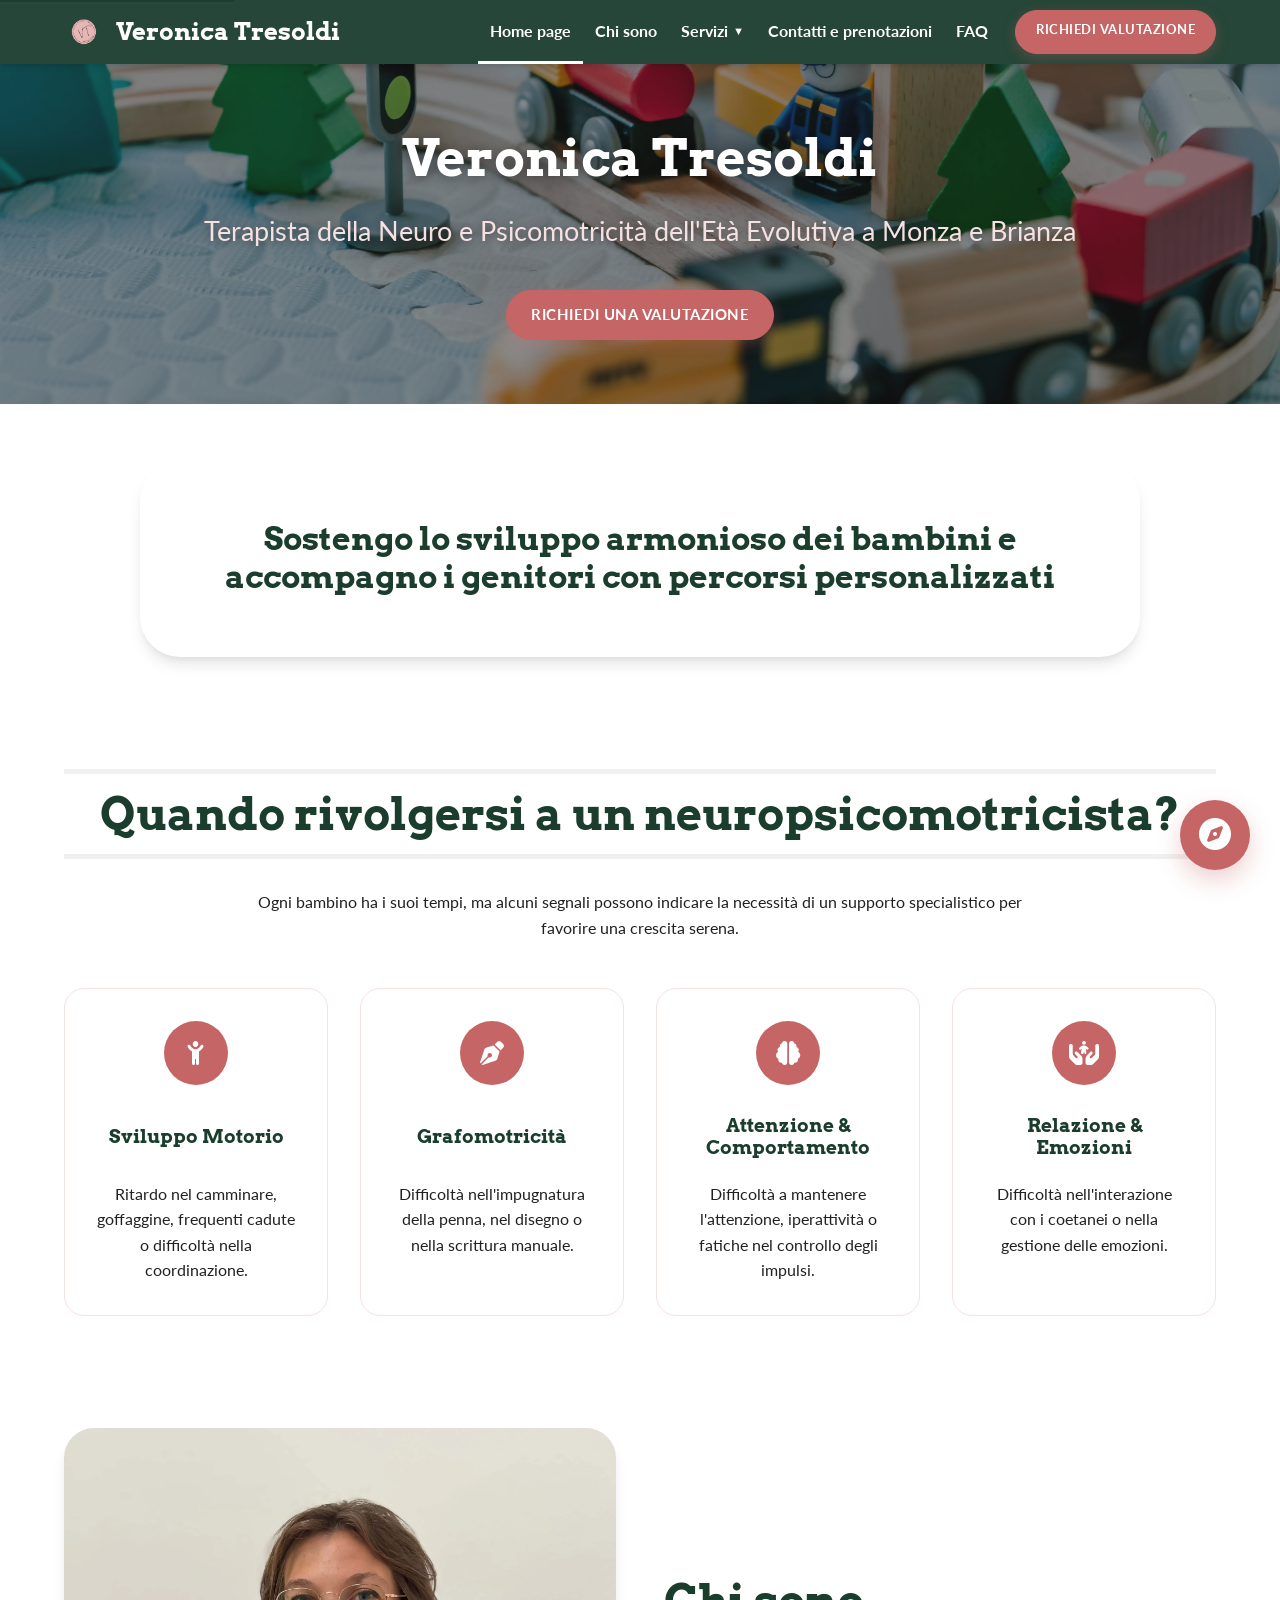
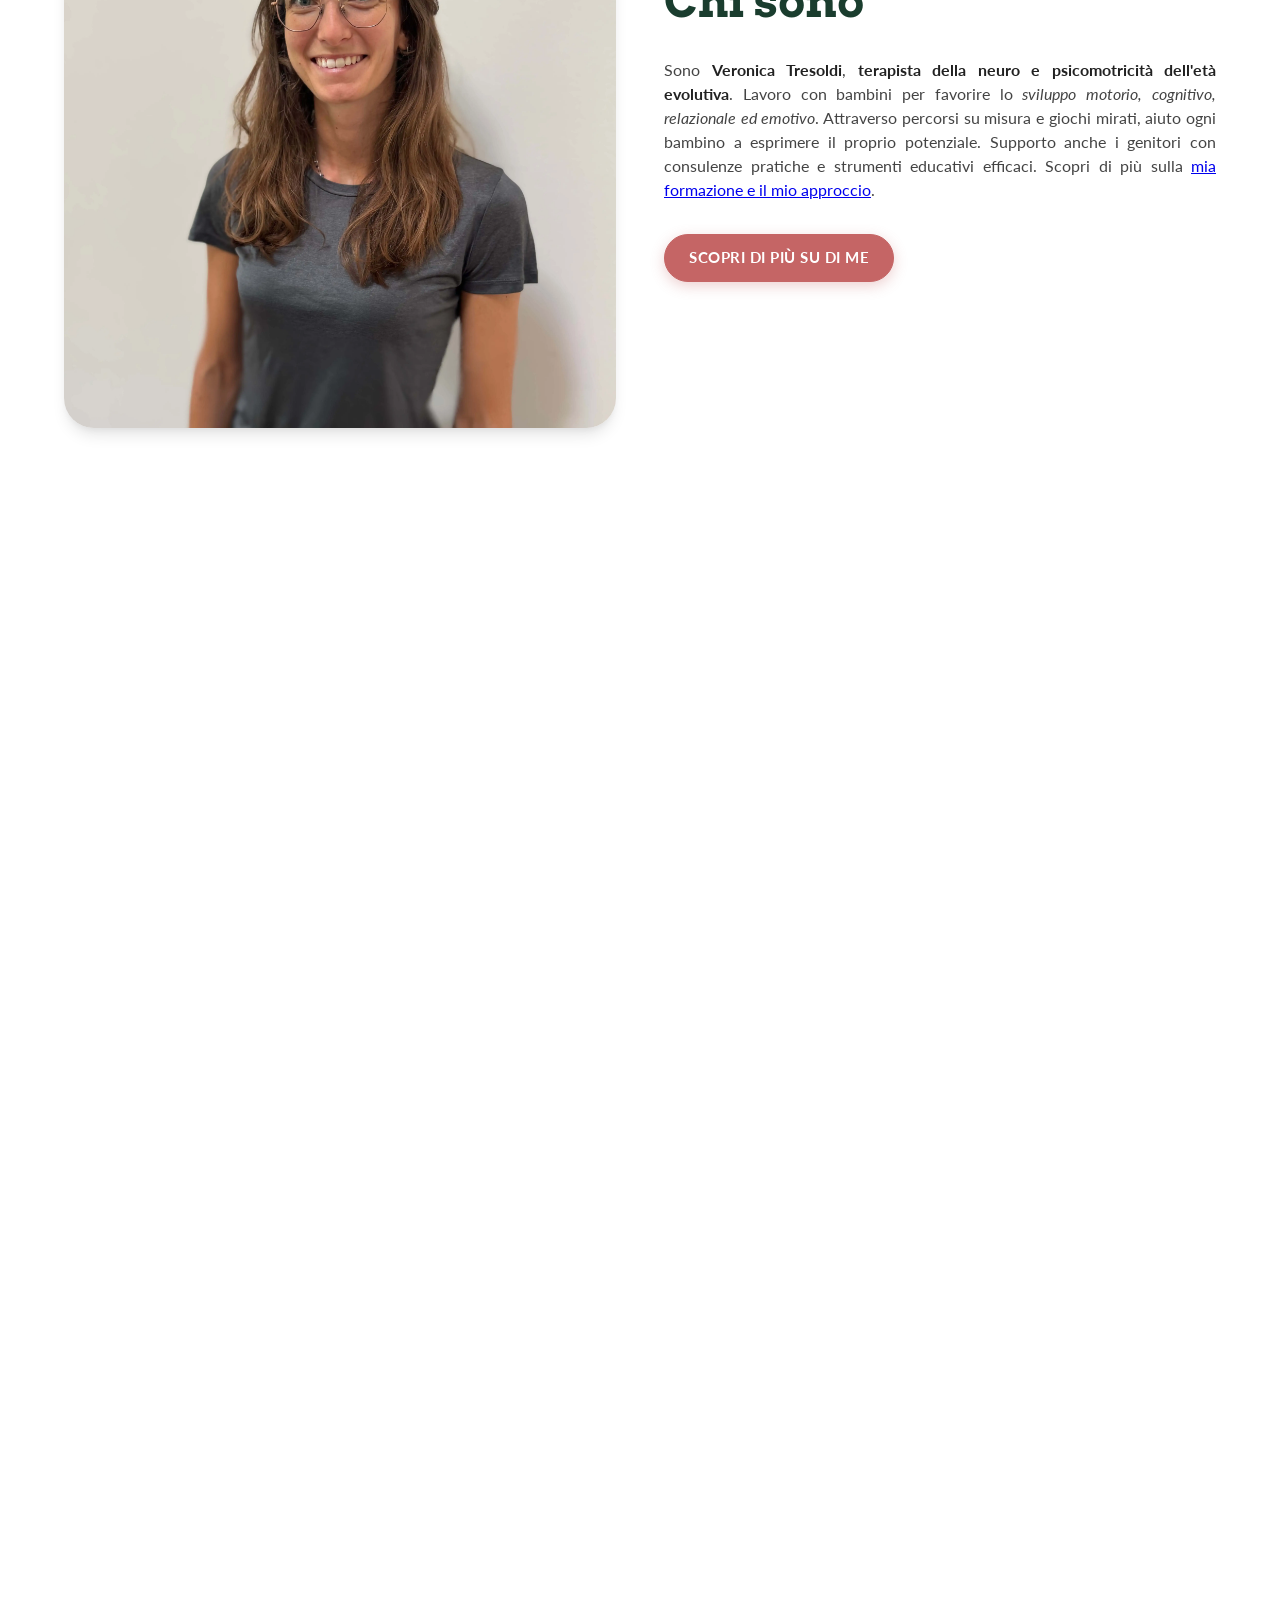
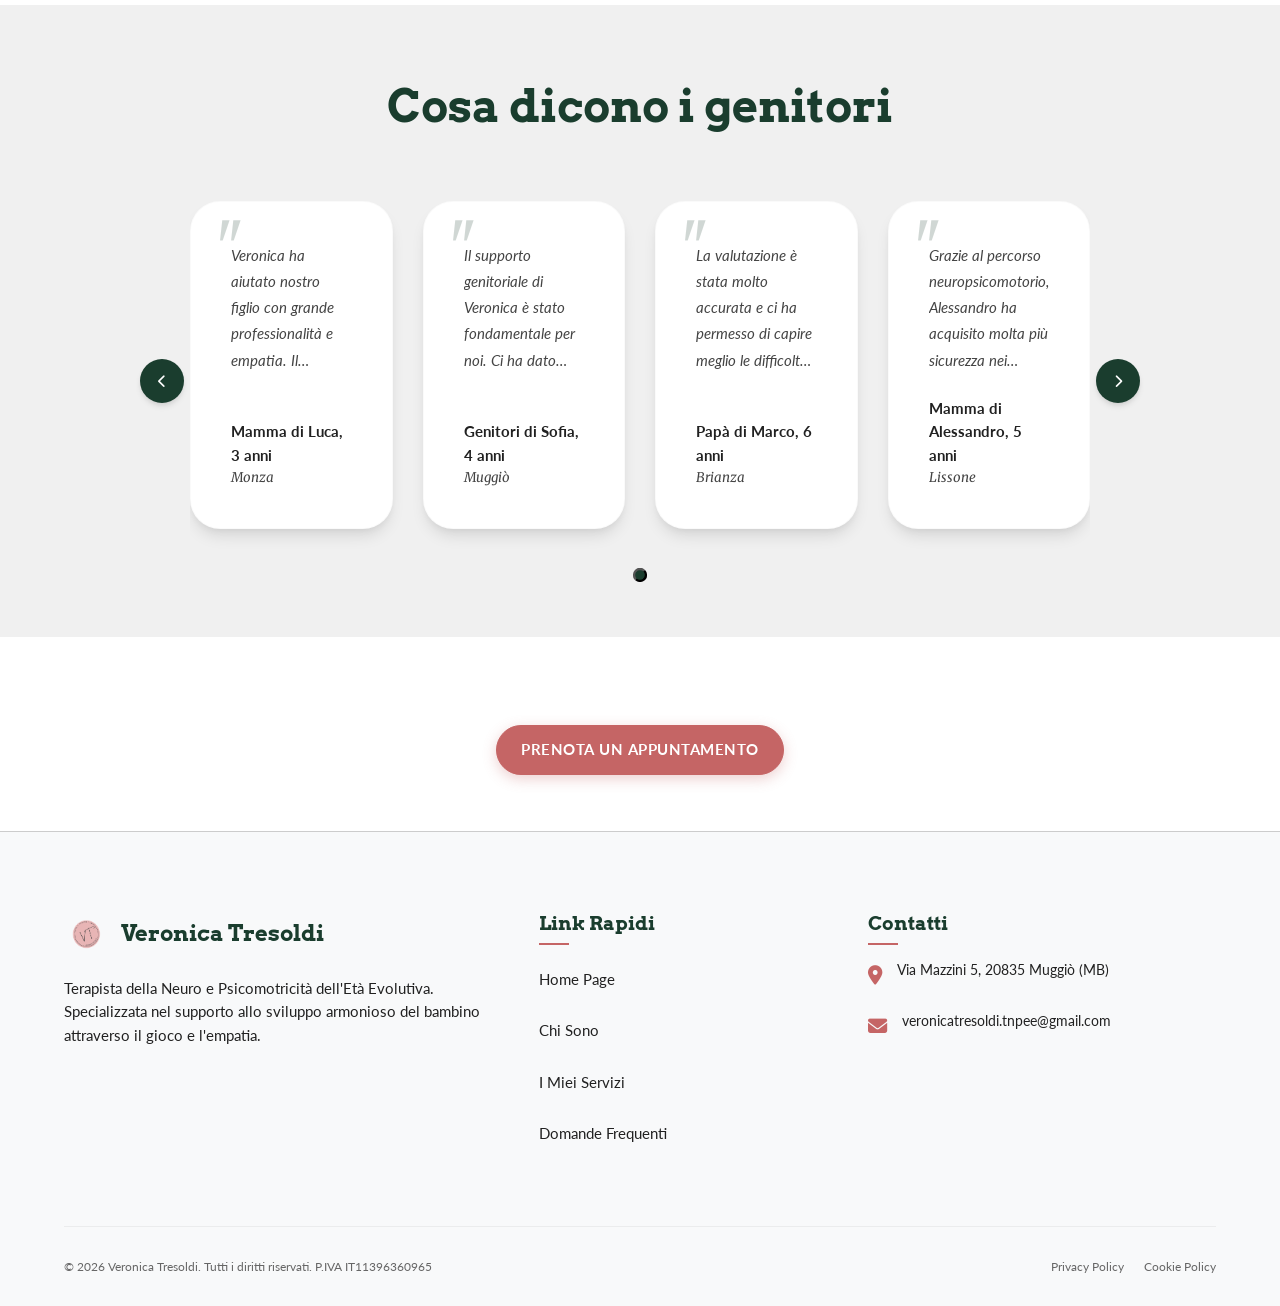
==== commit 90fe761d: "Copiright Year Update" ====
--- a/index.html
+++ b/index.html
@@ -594,7 +594,7 @@
             </div>
 
             <div class="footer-bottom">
-                <p>&copy; 2025 Veronica Tresoldi. Tutti i diritti riservati. P.IVA IT11396360965</p>
+                <p>&copy; 2026 Veronica Tresoldi. Tutti i diritti riservati. P.IVA IT11396360965</p>
                 <div class="footer-legal">
                     <a href="privacy-policy.html">Privacy Policy</a>
                     <a href="cookie-policy.html">Cookie Policy</a>
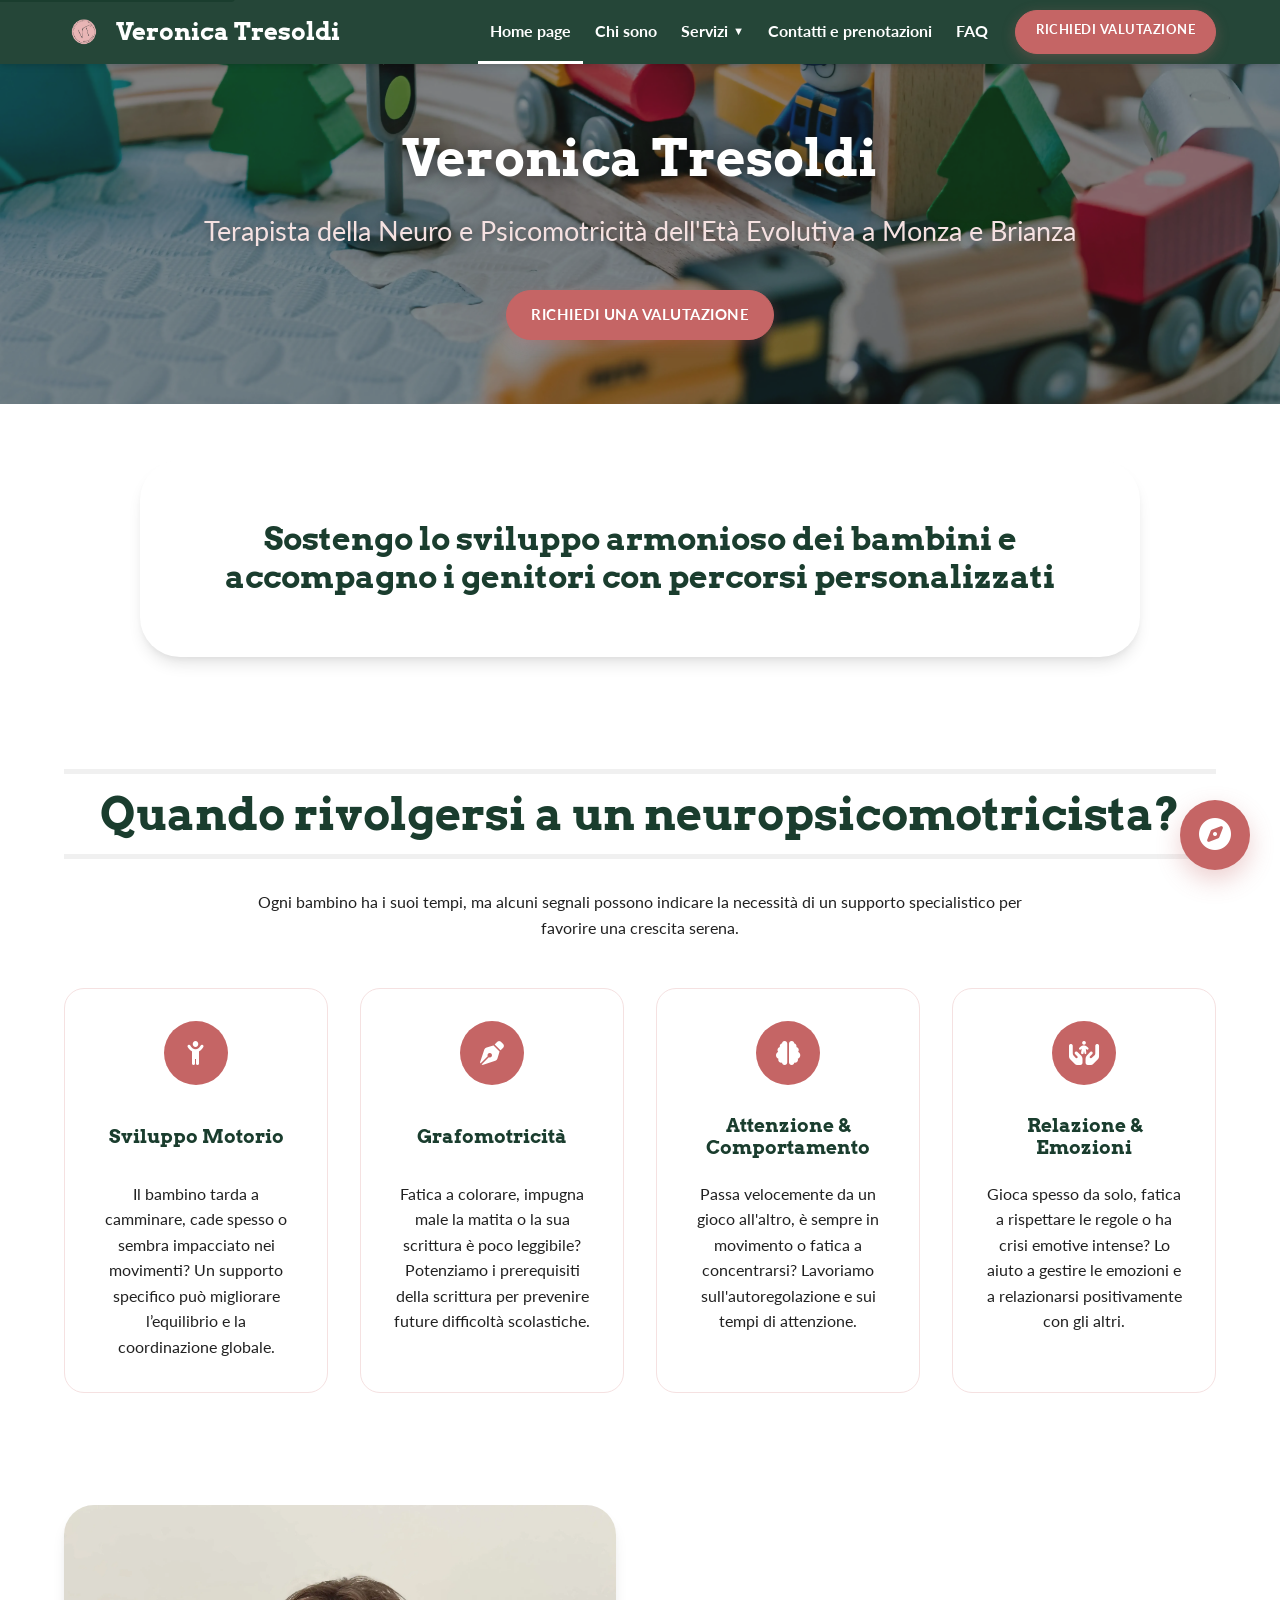
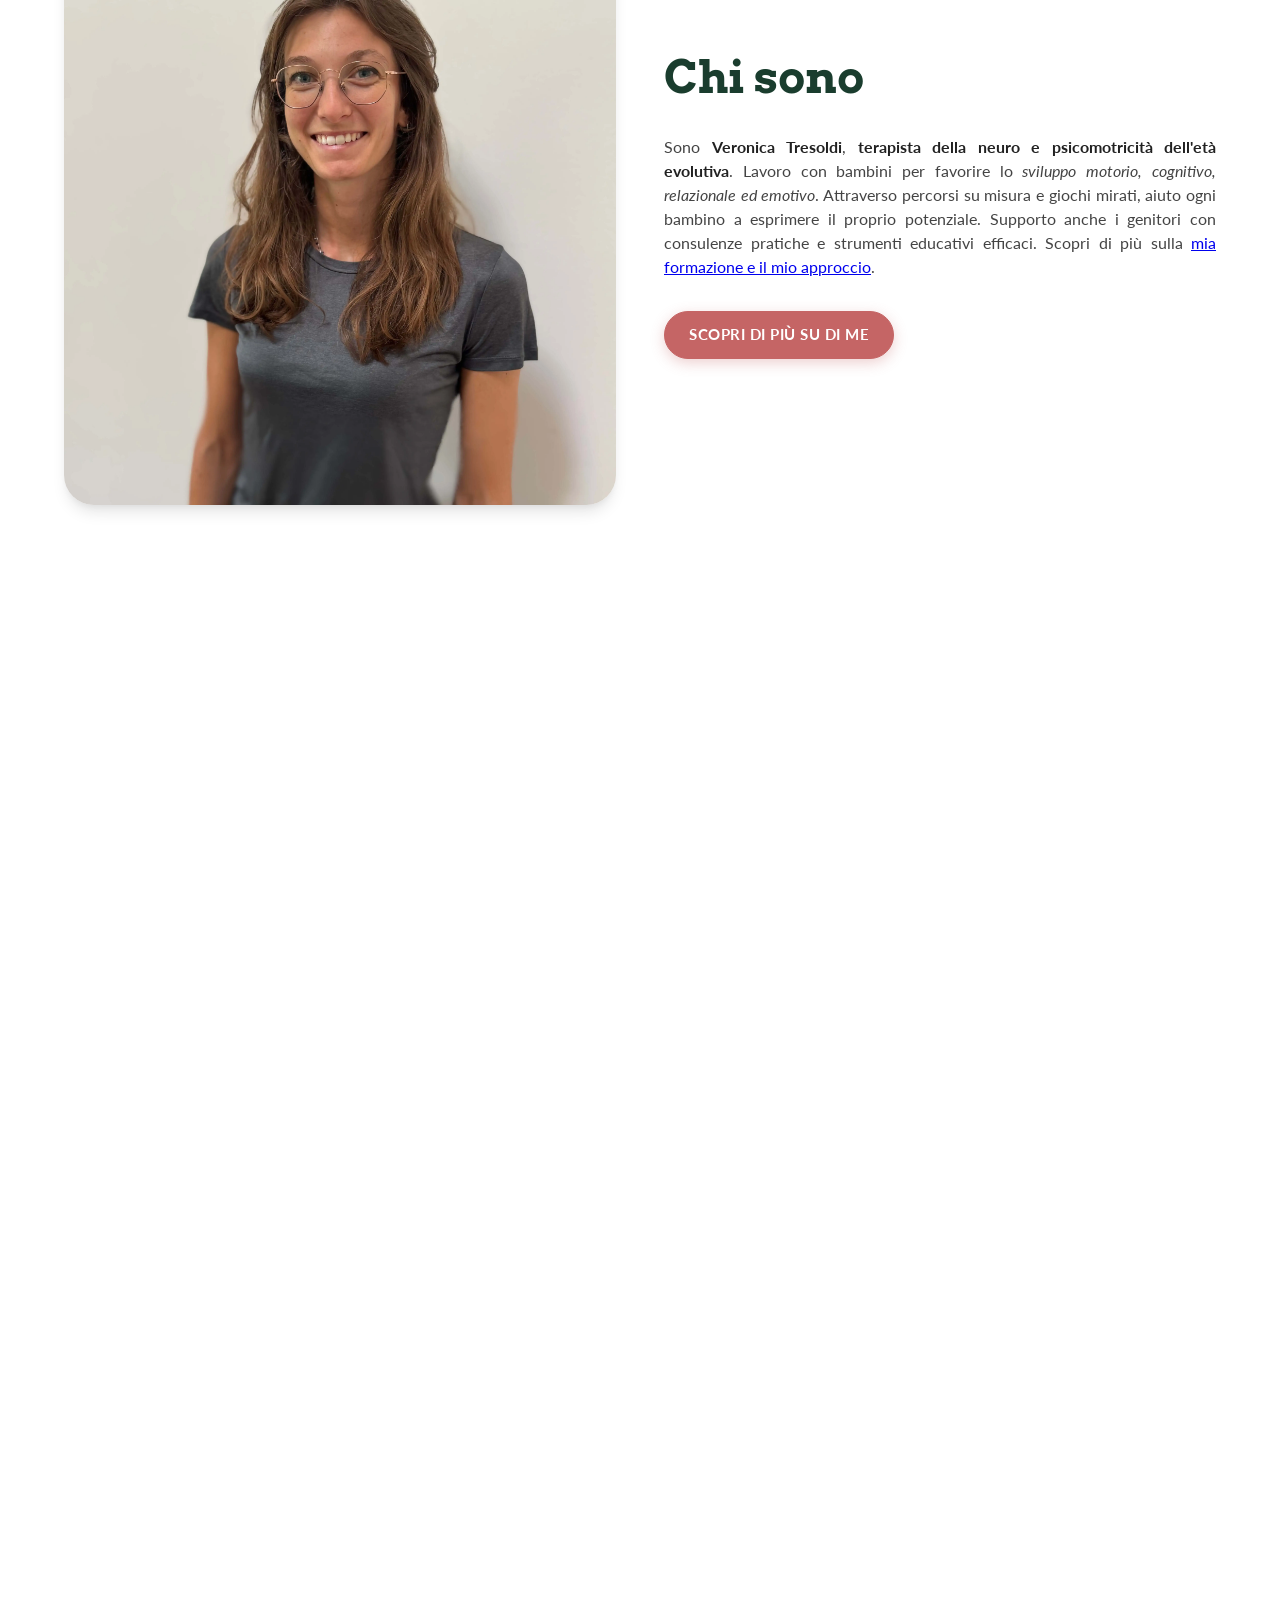
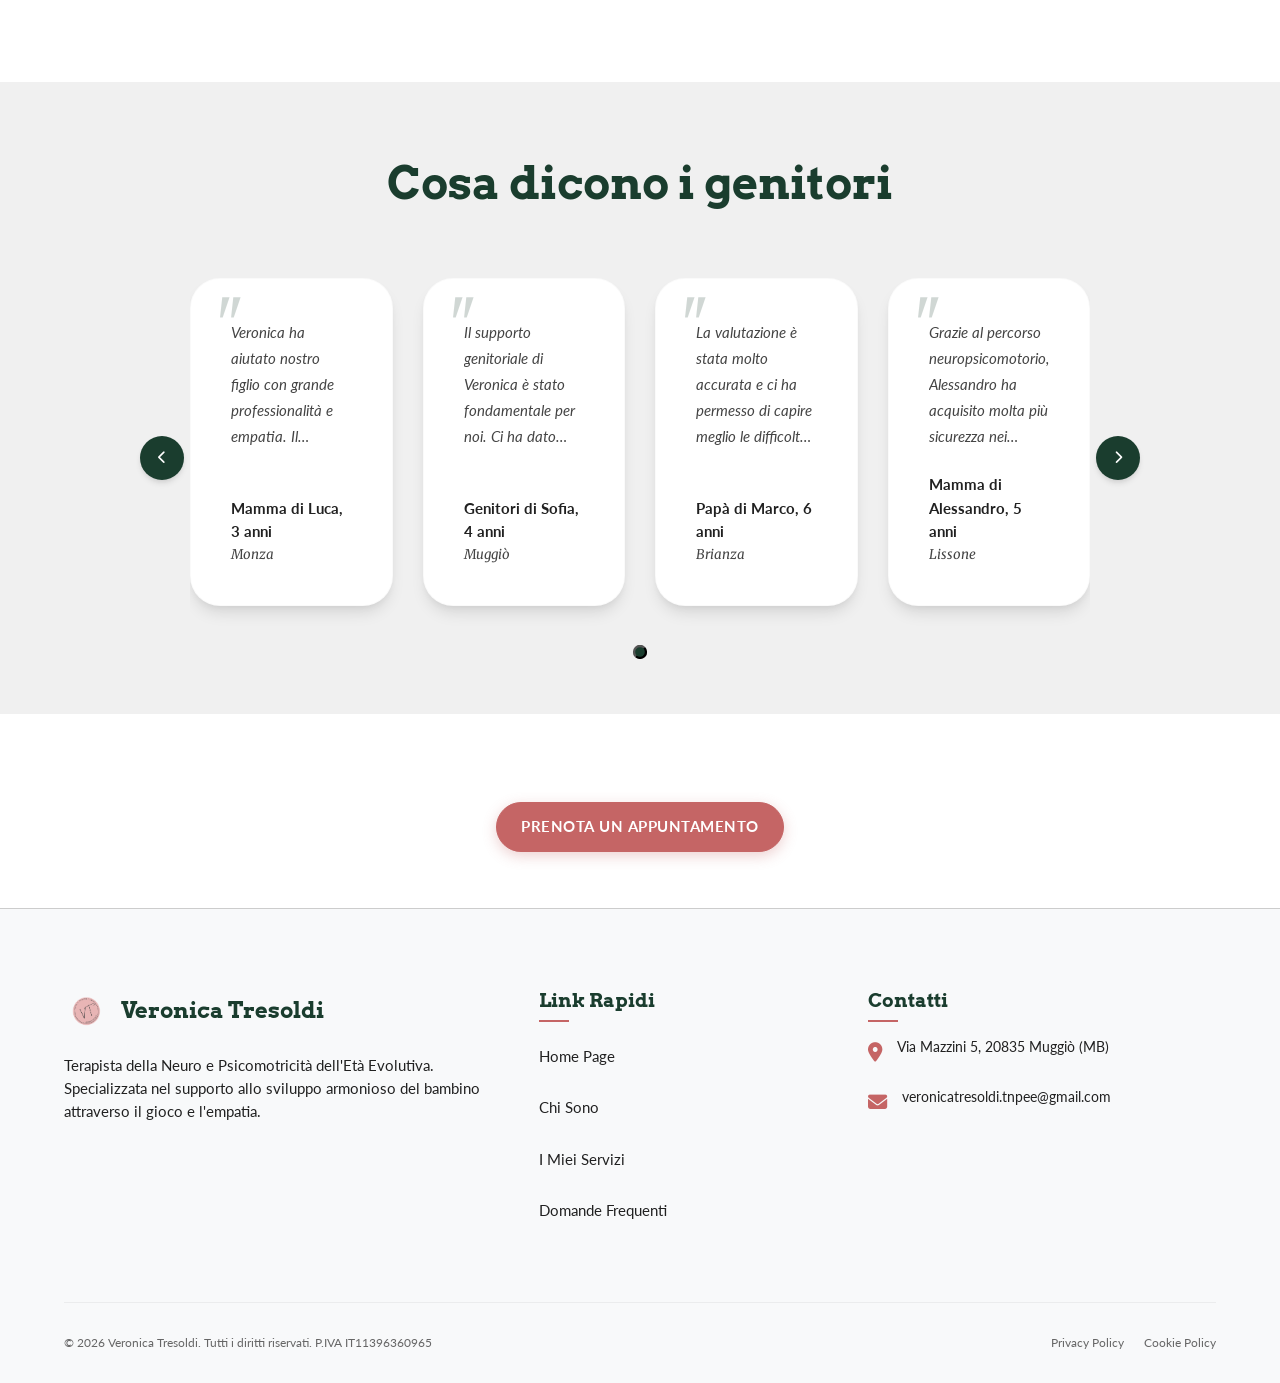
==== commit 88d30a2d: "feat(seo): content optimization and strict schema validation" ====
--- a/index.html
+++ b/index.html
@@ -14,25 +14,25 @@
         content="neuropsicomotricista, terapista neuro psicomotricità, Monza, Brianza, Muggiò, sviluppo bambino, valutazione neuropsicomotoria, trattamento, supporto genitoriale, TNPEE">
     <meta name="author" content="Veronica Tresoldi">
     <meta name="robots" content="index, follow">
-    <link rel="canonical" href="https://www.veronicatresoldi.com/">
+    <link rel="canonical" href="https://veronicatresoldi.it/">
 
     <!-- Open Graph / Facebook -->
     <meta property="og:type" content="website">
-    <meta property="og:url" content="https://www.veronicatresoldi.com/">
+    <meta property="og:url" content="https://veronicatresoldi.it/">
     <meta property="og:title" content="Veronica Tresoldi | Neuropsicomotricista a Monza e Brianza">
     <meta property="og:description"
         content="Sostengo lo sviluppo armonioso dei bambini e accompagno i genitori con percorsi personalizzati. Valutazione, trattamento e supporto genitoriale.">
-    <meta property="og:image" content="https://www.veronicatresoldi.com/images/veronica.webp">
+    <meta property="og:image" content="https://veronicatresoldi.it/images/veronica.webp">
     <meta property="og:locale" content="it_IT">
     <meta property="og:site_name" content="Veronica Tresoldi Neuropsicomotricista">
 
     <!-- Twitter -->
     <meta name="twitter:card" content="summary_large_image">
-    <meta name="twitter:url" content="https://www.veronicatresoldi.com/">
+    <meta name="twitter:url" content="https://veronicatresoldi.it/">
     <meta name="twitter:title" content="Veronica Tresoldi | Neuropsicomotricista a Monza e Brianza">
     <meta name="twitter:description"
         content="Sostengo lo sviluppo armonioso dei bambini e accompagno i genitori con percorsi personalizzati.">
-    <meta name="twitter:image" content="https://www.veronicatresoldi.com/images/og-image.jpg">
+    <meta name="twitter:image" content="https://veronicatresoldi.it/images/og-image.jpg">
 
     <!-- Geo Tags -->
     <meta name="geo.region" content="IT-MB">
@@ -40,11 +40,12 @@
     <meta name="geo.position" content="45.5945;9.2298">
     <meta name="ICBM" content="45.5945, 9.2298">
 
-    <!-- Favicon -->
-    <link rel="icon" href="images/favicon.svg" type="image/svg+xml">
-    <link rel="icon" href="images/favicon-32x32.png" sizes="32x32">
-    <link rel="icon" href="images/favicon-16x16.png" sizes="16x16">
-    <link rel="apple-touch-icon" href="images/apple-touch-icon.png" sizes="180x180">
+    <!-- Favicon & PWA -->
+    <link rel="manifest" href="manifest.json">
+    <link rel="apple-touch-icon" sizes="180x180" href="images/apple-touch-icon.png">
+    <link rel="icon" type="image/png" sizes="96x96" href="images/favicon-96x96.png">
+    <link rel="icon" type="image/png" sizes="32x32" href="images/favicon-32x32.png">
+    <link rel="icon" type="image/png" sizes="16x16" href="images/favicon-16x16.png">
     <link rel="icon" href="favicon.ico" sizes="any">
 
     <!-- Fonts - Optimized async loading with font-display: swap -->
@@ -75,10 +76,10 @@
     {
         "@context": "https://schema.org",
         "@type": "LocalBusiness",
-        "@id": "https://www.veronicatresoldi.com/#business",
+        "@id": "https://veronicatresoldi.it/#business",
         "name": "Veronica Tresoldi - Neuropsicomotricista",
         "description": "Terapista della neuro e psicomotricità dell'età evolutiva specializzata nello sviluppo infantile e nel supporto genitoriale",
-        "url": "https://www.veronicatresoldi.com",
+        "url": "https://veronicatresoldi.it",
         "email": "veronicatresoldi.tnpee@gmail.com",
         "address": {
             "@type": "PostalAddress",
@@ -120,8 +121,7 @@
             "reviewCount": "3",
             "bestRating": "5",
             "worstRating": "1"
-        },
-        "sameAs": []
+        }
     }
     </script>
     <script type="application/ld+json">
@@ -132,7 +132,7 @@
         "jobTitle": "Terapista della Neuro e Psicomotricità dell'Età Evolutiva",
         "description": "Neuropsicomotricista specializzata nello sviluppo infantile e Parent Coach",
         "email": "veronicatresoldi.tnpee@gmail.com",
-        "url": "https://www.veronicatresoldi.com",
+        "url": "https://veronicatresoldi.it",
         "workLocation": {
             "@type": "Place",
             "address": {
@@ -159,7 +159,7 @@
         "@context": "https://schema.org",
         "@type": "WebSite",
         "name": "Veronica Tresoldi Neuropsicomotricista",
-        "url": "https://www.veronicatresoldi.com",
+        "url": "https://veronicatresoldi.it",
         "description": "Sito ufficiale di Veronica Tresoldi, neuropsicomotricista a Monza e Brianza",
         "inLanguage": "it-IT"
     }
@@ -169,8 +169,8 @@
         "@context": "https://schema.org",
         "@type": "Organization",
         "name": "Veronica Tresoldi - Neuropsicomotricista",
-        "url": "https://www.veronicatresoldi.com",
-        "logo": "https://www.veronicatresoldi.com/images/logo.png",
+        "url": "https://veronicatresoldi.it",
+        "logo": "https://veronicatresoldi.it/images/logo.png",
         "address": {
             "@type": "PostalAddress",
             "streetAddress": "Via Mazzini 5",
@@ -261,28 +261,32 @@
                             <i class="fa-solid fa-child-reaching" aria-hidden="true"></i>
                         </div>
                         <h3>Sviluppo Motorio</h3>
-                        <p>Ritardo nel camminare, goffaggine, frequenti cadute o difficoltà nella coordinazione.</p>
+                        <p>Il bambino tarda a camminare, cade spesso o sembra impacciato nei movimenti? Un supporto
+                            specifico può migliorare l’equilibrio e la coordinazione globale.</p>
                     </div>
                     <div class="intervention-card">
                         <div class="icon-box">
                             <i class="fa-solid fa-pen-nib" aria-hidden="true"></i>
                         </div>
                         <h3>Grafomotricità</h3>
-                        <p>Difficoltà nell'impugnatura della penna, nel disegno o nella scrittura manuale.</p>
+                        <p>Fatica a colorare, impugna male la matita o la sua scrittura è poco leggibile? Potenziamo i
+                            prerequisiti della scrittura per prevenire future difficoltà scolastiche.</p>
                     </div>
                     <div class="intervention-card">
                         <div class="icon-box">
                             <i class="fa-solid fa-brain" aria-hidden="true"></i>
                         </div>
                         <h3>Attenzione & Comportamento</h3>
-                        <p>Difficoltà a mantenere l'attenzione, iperattività o fatiche nel controllo degli impulsi.</p>
+                        <p>Passa velocemente da un gioco all'altro, è sempre in movimento o fatica a concentrarsi?
+                            Lavoriamo sull'autoregolazione e sui tempi di attenzione.</p>
                     </div>
                     <div class="intervention-card">
                         <div class="icon-box">
                             <i class="fa-solid fa-hands-holding-child" aria-hidden="true"></i>
                         </div>
                         <h3>Relazione & Emozioni</h3>
-                        <p>Difficoltà nell'interazione con i coetanei o nella gestione delle emozioni.</p>
+                        <p>Gioca spesso da solo, fatica a rispettare le regole o ha crisi emotive intense? Lo aiuto a
+                            gestire le emozioni e a relazionarsi positivamente con gli altri.</p>
                     </div>
                 </div>
             </div>
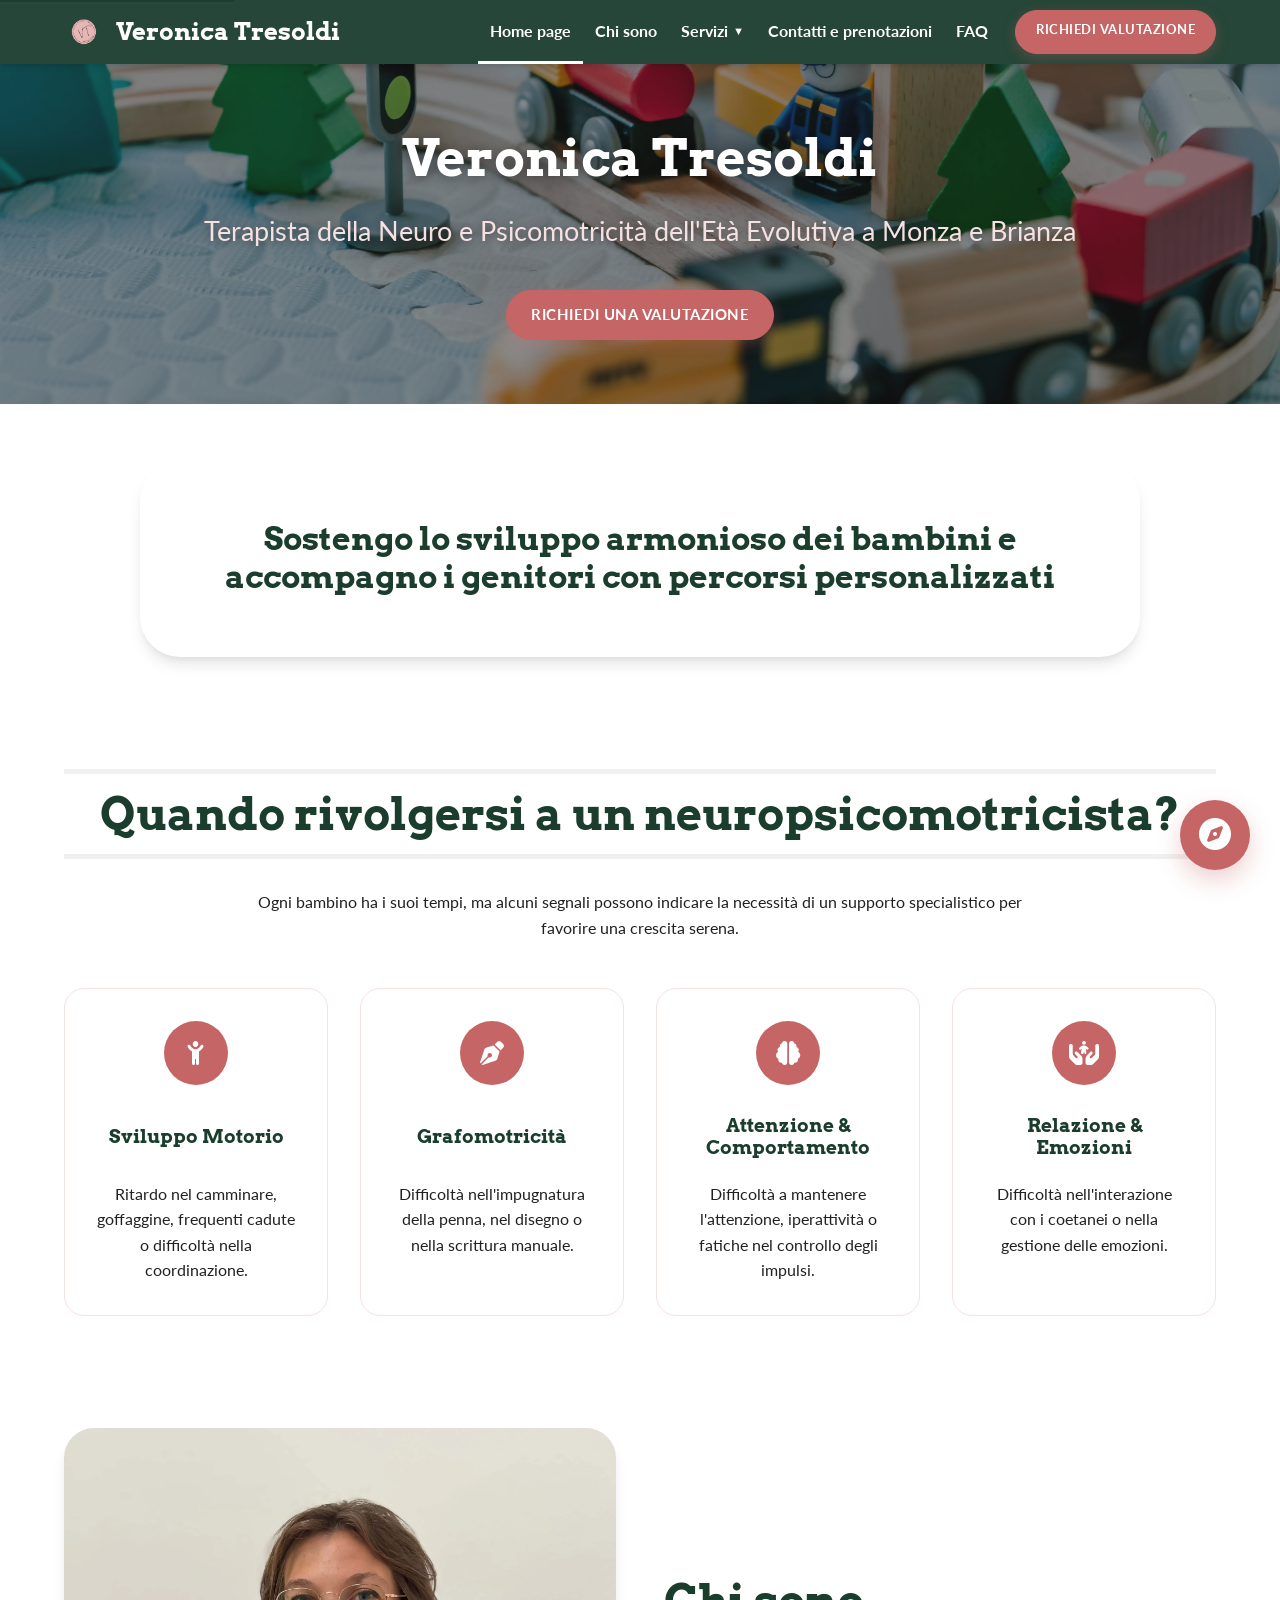
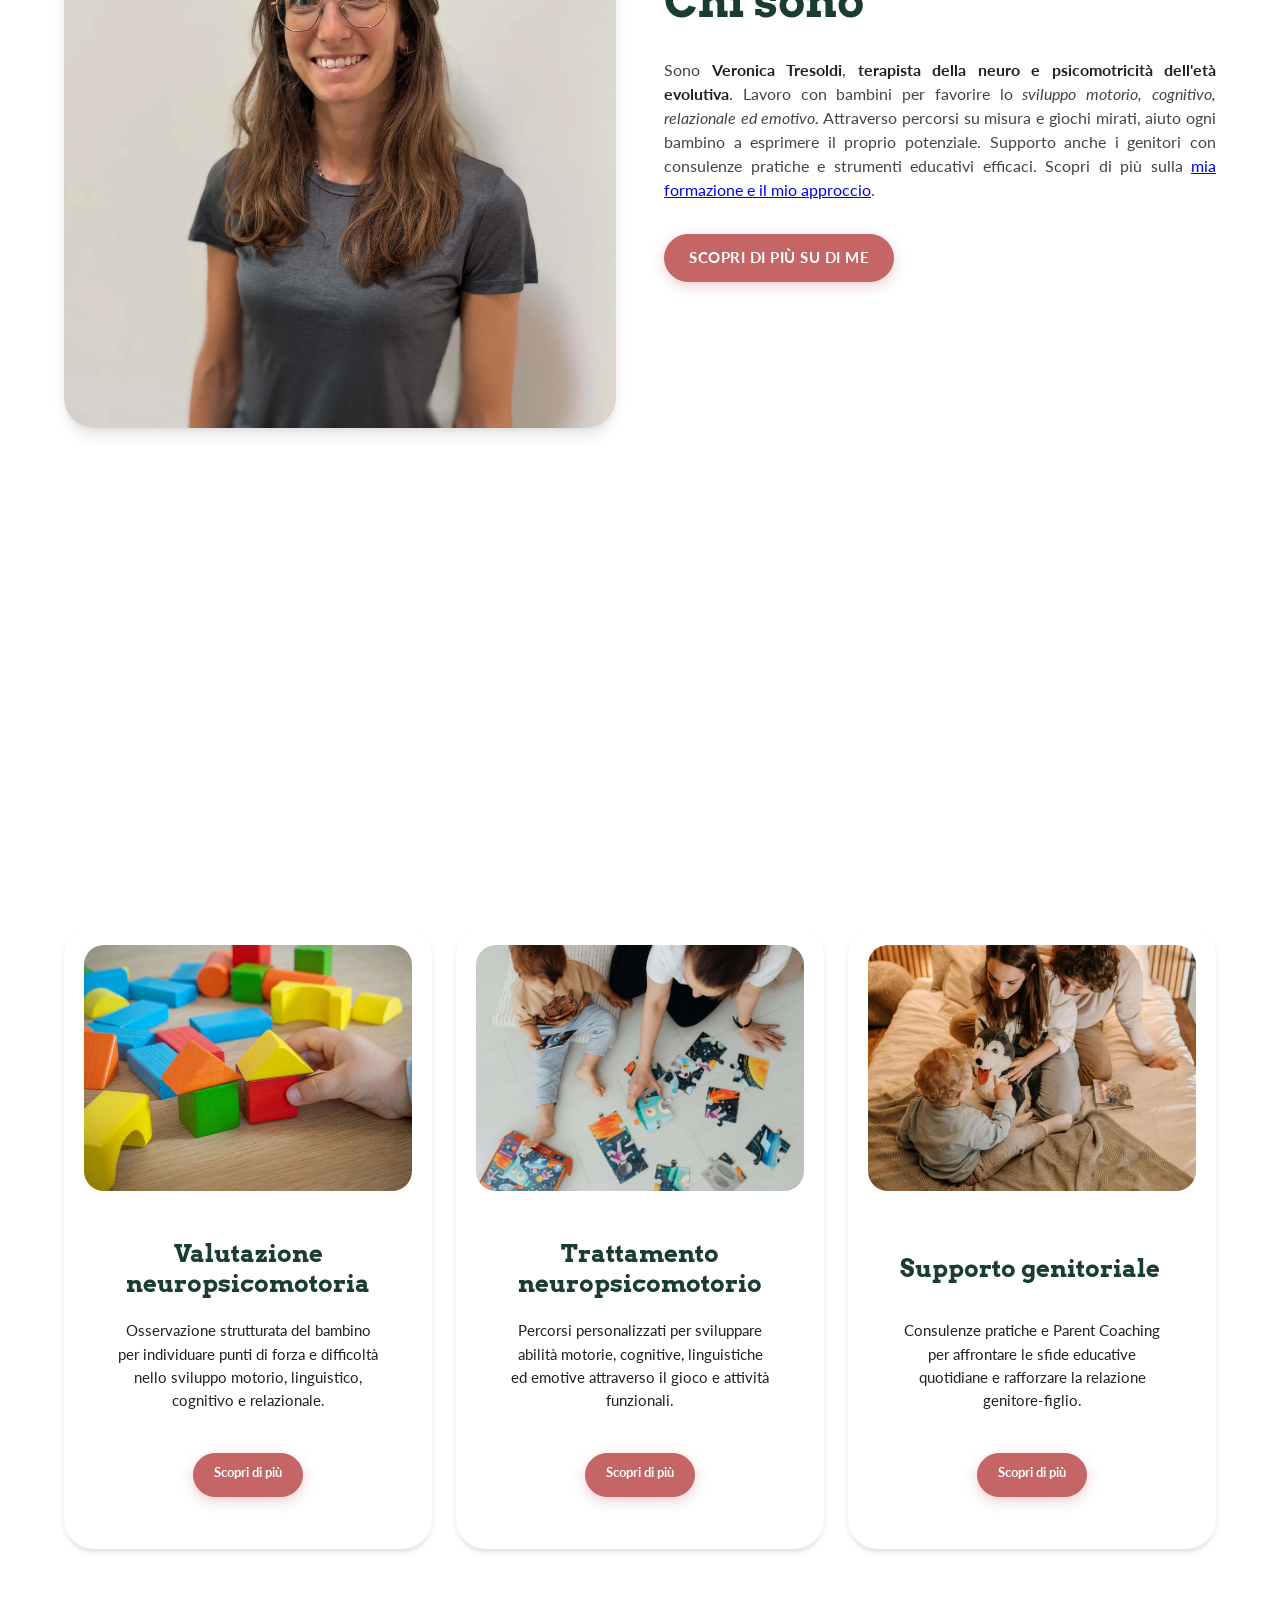
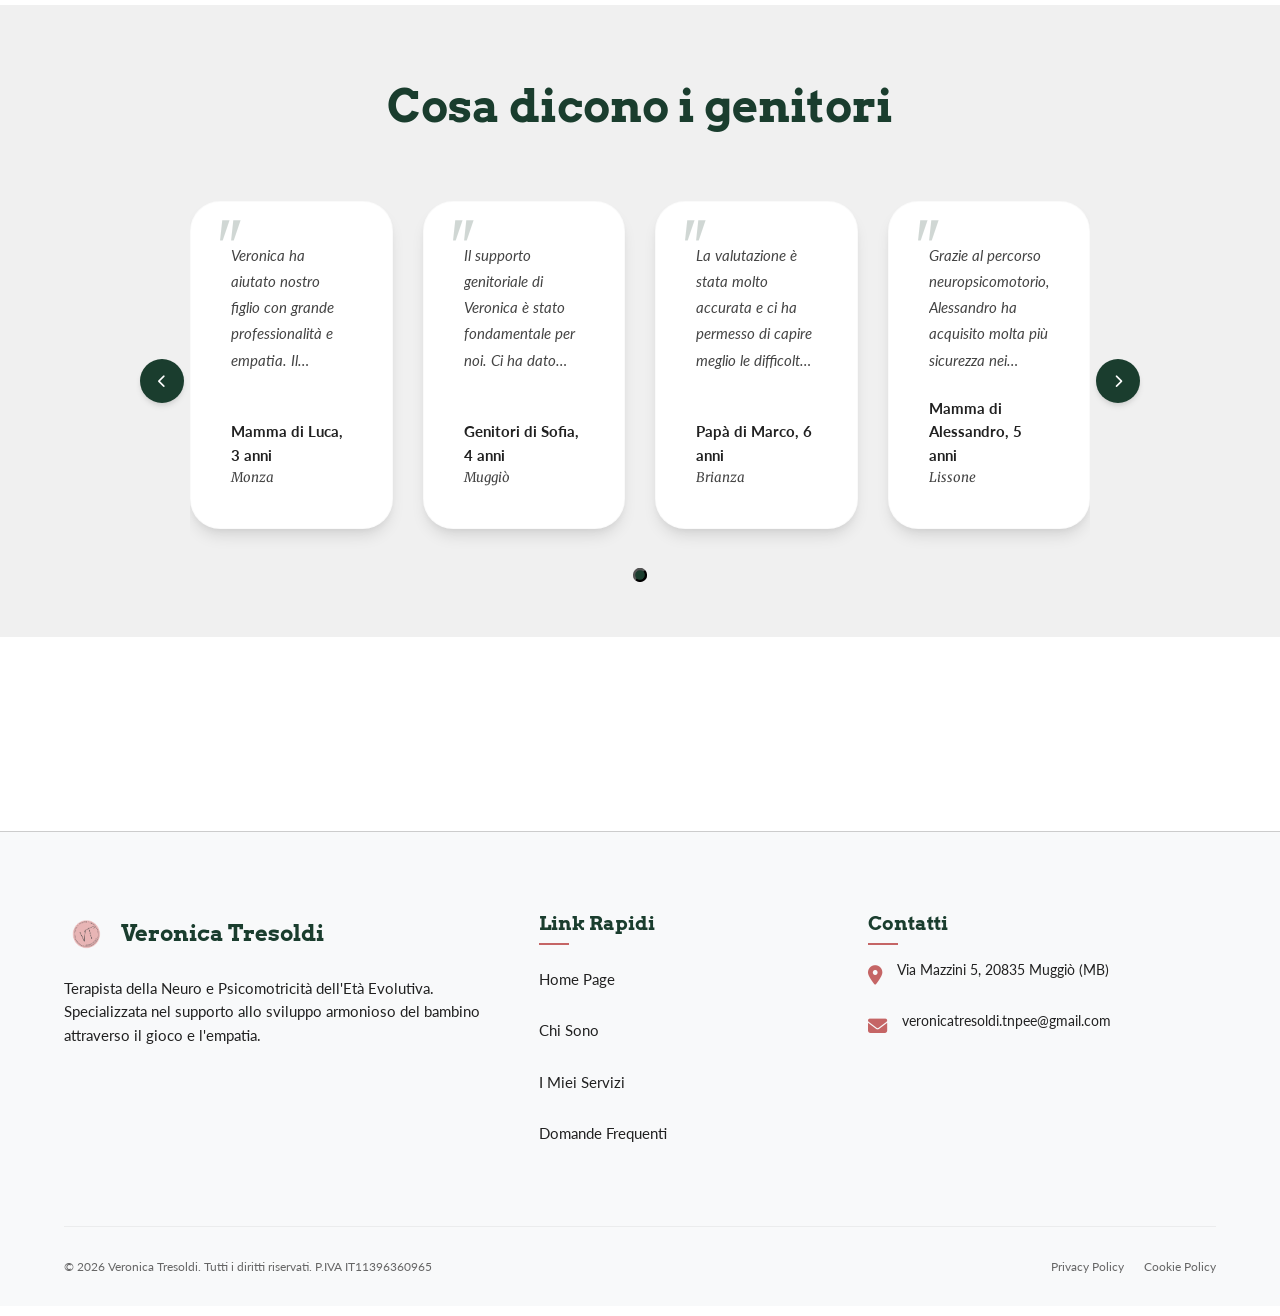
==== commit c0c08f4b: "chore: revert content changes and add strict agent rules" ====
--- a/index.html
+++ b/index.html
@@ -261,32 +261,28 @@
                             <i class="fa-solid fa-child-reaching" aria-hidden="true"></i>
                         </div>
                         <h3>Sviluppo Motorio</h3>
-                        <p>Il bambino tarda a camminare, cade spesso o sembra impacciato nei movimenti? Un supporto
-                            specifico può migliorare l’equilibrio e la coordinazione globale.</p>
+                        <p>Ritardo nel camminare, goffaggine, frequenti cadute o difficoltà nella coordinazione.</p>
                     </div>
                     <div class="intervention-card">
                         <div class="icon-box">
                             <i class="fa-solid fa-pen-nib" aria-hidden="true"></i>
                         </div>
                         <h3>Grafomotricità</h3>
-                        <p>Fatica a colorare, impugna male la matita o la sua scrittura è poco leggibile? Potenziamo i
-                            prerequisiti della scrittura per prevenire future difficoltà scolastiche.</p>
+                        <p>Difficoltà nell'impugnatura della penna, nel disegno o nella scrittura manuale.</p>
                     </div>
                     <div class="intervention-card">
                         <div class="icon-box">
                             <i class="fa-solid fa-brain" aria-hidden="true"></i>
                         </div>
                         <h3>Attenzione & Comportamento</h3>
-                        <p>Passa velocemente da un gioco all'altro, è sempre in movimento o fatica a concentrarsi?
-                            Lavoriamo sull'autoregolazione e sui tempi di attenzione.</p>
+                        <p>Difficoltà a mantenere l'attenzione, iperattività o fatiche nel controllo degli impulsi.</p>
                     </div>
                     <div class="intervention-card">
                         <div class="icon-box">
                             <i class="fa-solid fa-hands-holding-child" aria-hidden="true"></i>
                         </div>
                         <h3>Relazione & Emozioni</h3>
-                        <p>Gioca spesso da solo, fatica a rispettare le regole o ha crisi emotive intense? Lo aiuto a
-                            gestire le emozioni e a relazionarsi positivamente con gli altri.</p>
+                        <p>Difficoltà nell'interazione con i coetanei o nella gestione delle emozioni.</p>
                     </div>
                 </div>
             </div>
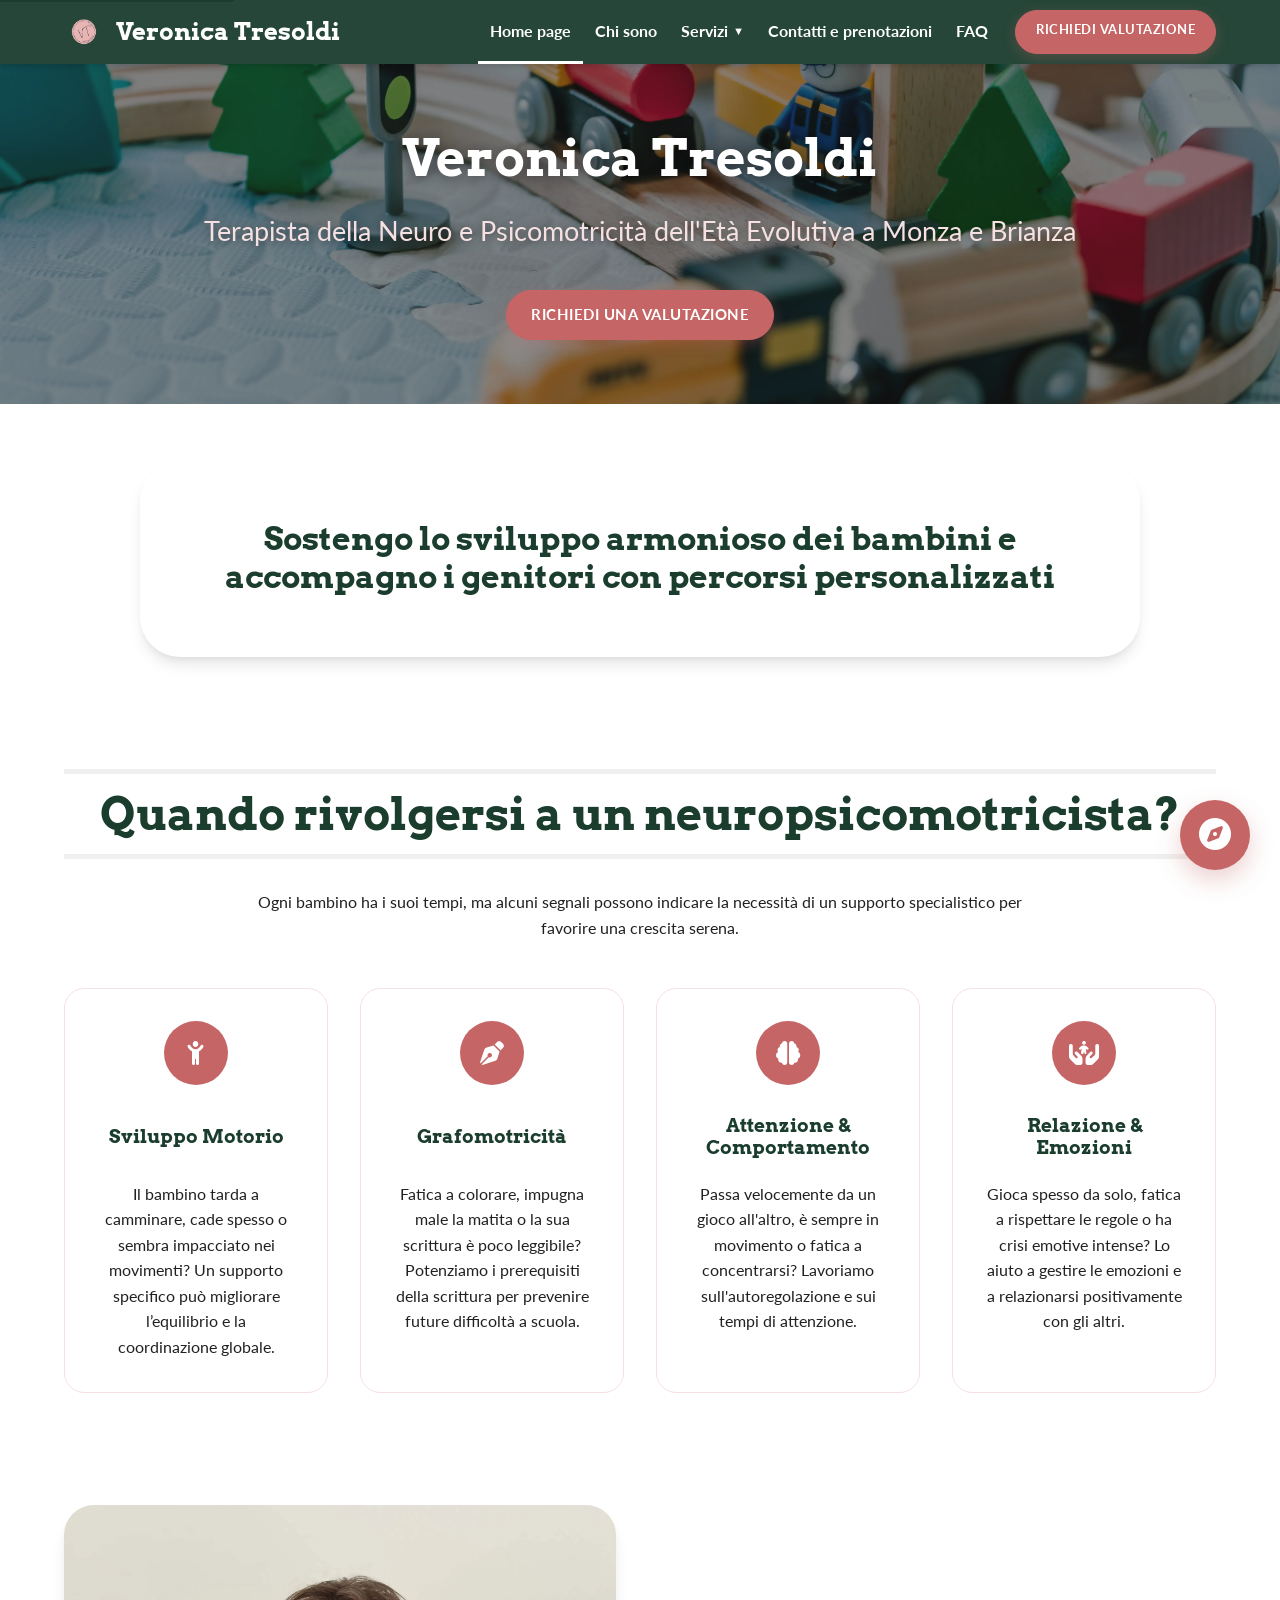
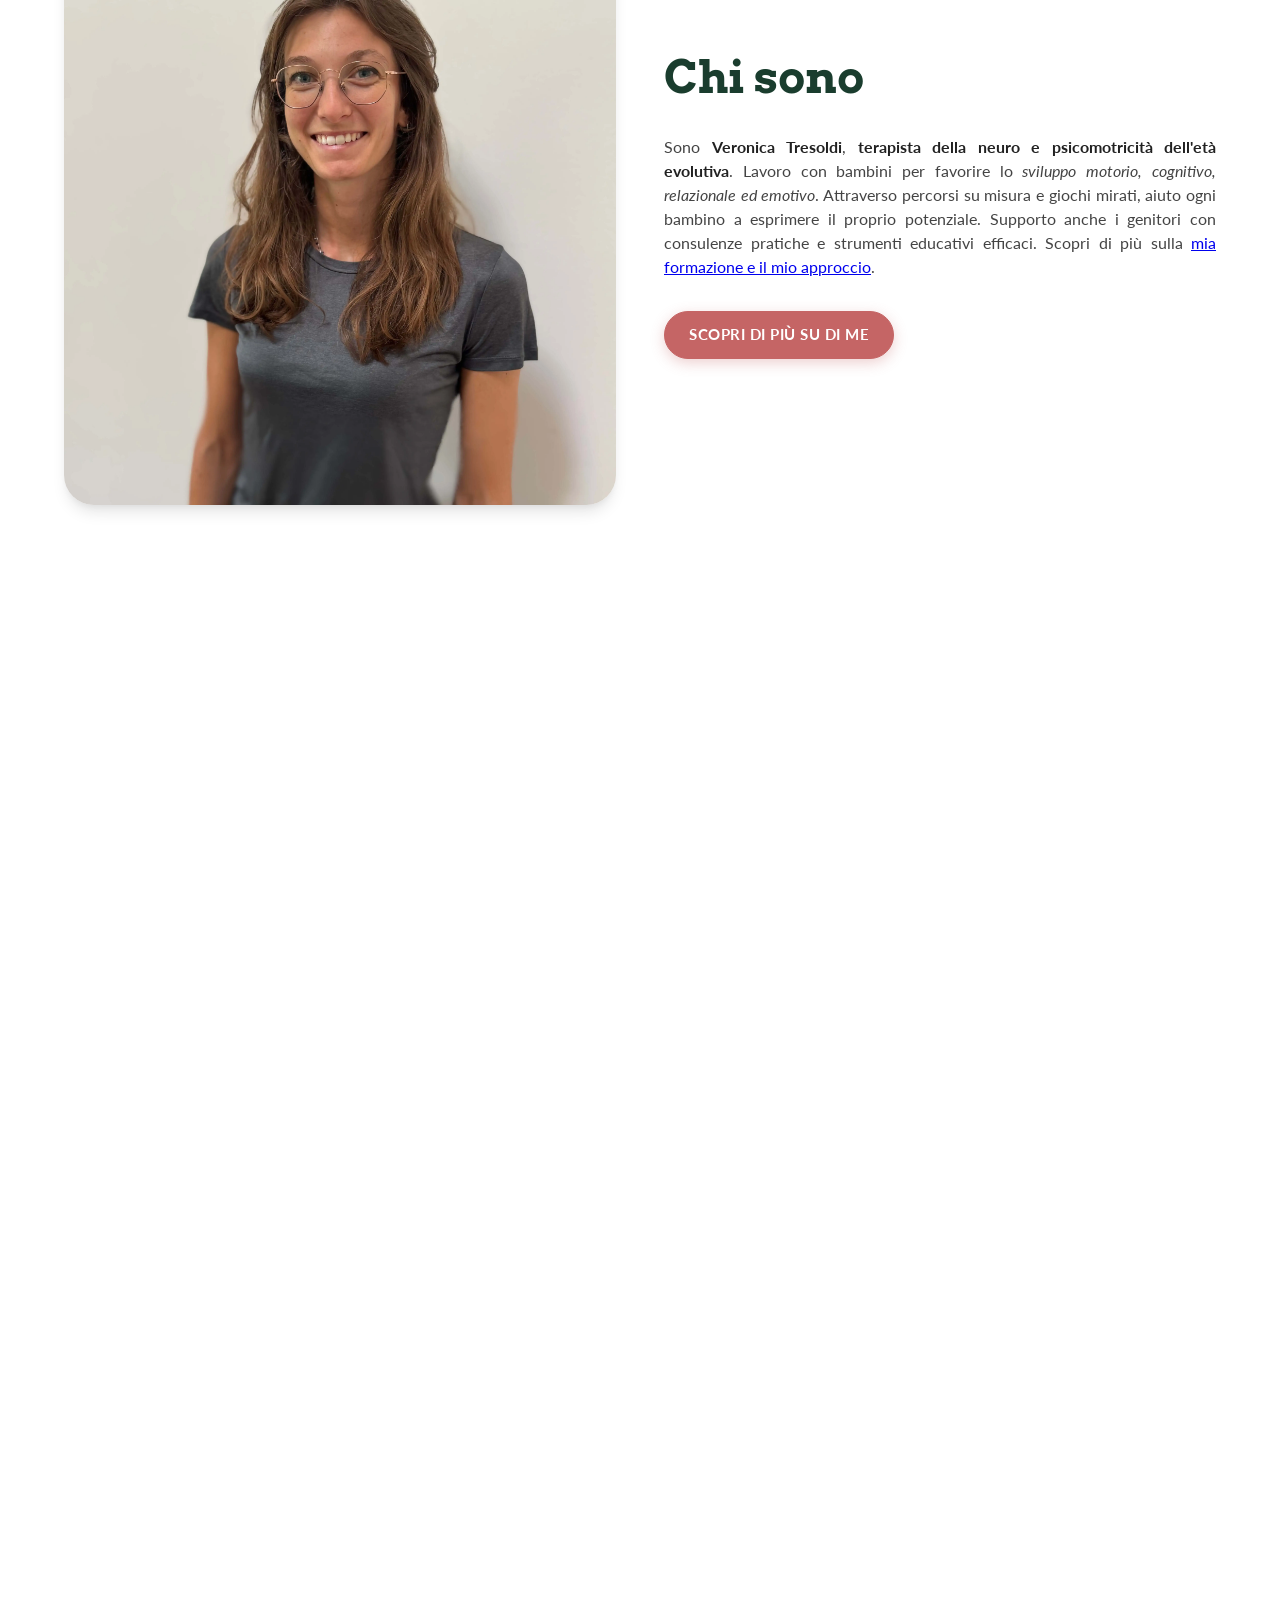
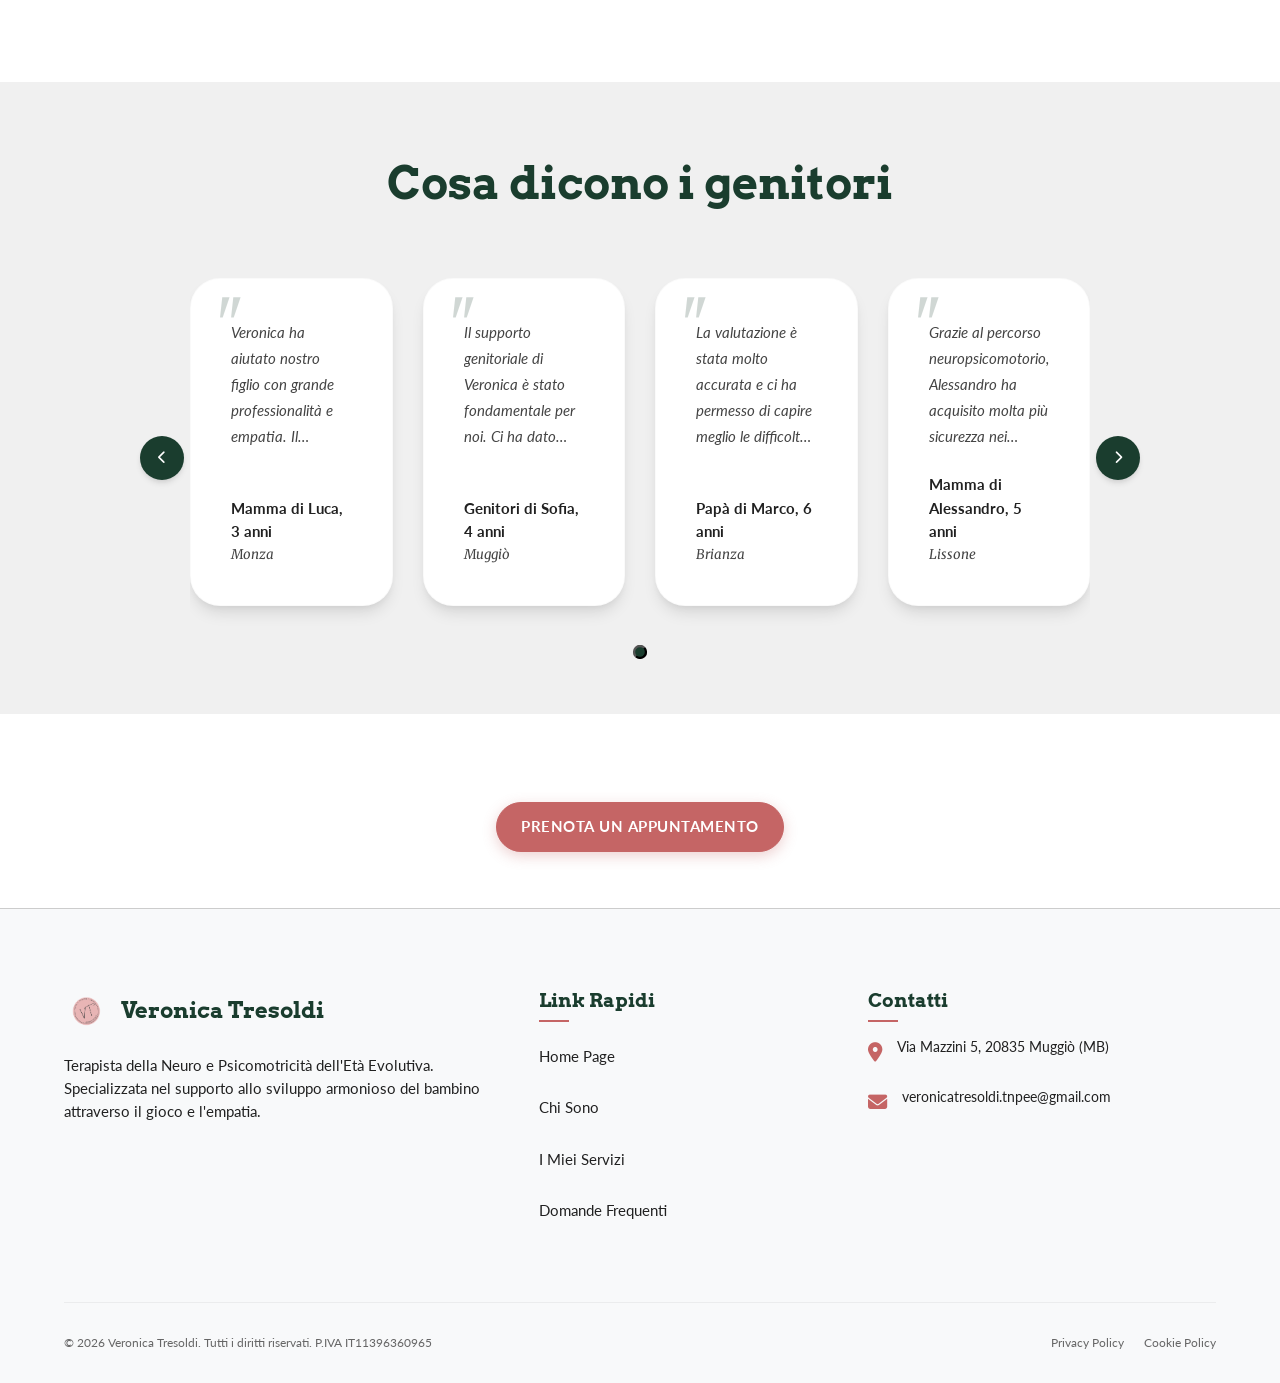
==== commit 3455b4ed: "feat(content): update home page service descriptions for better SEO intent" ====
--- a/index.html
+++ b/index.html
@@ -261,28 +261,32 @@
                             <i class="fa-solid fa-child-reaching" aria-hidden="true"></i>
                         </div>
                         <h3>Sviluppo Motorio</h3>
-                        <p>Ritardo nel camminare, goffaggine, frequenti cadute o difficoltà nella coordinazione.</p>
+                        <p>Il bambino tarda a camminare, cade spesso o sembra impacciato nei movimenti? Un supporto
+                            specifico può migliorare l’equilibrio e la coordinazione globale.</p>
                     </div>
                     <div class="intervention-card">
                         <div class="icon-box">
                             <i class="fa-solid fa-pen-nib" aria-hidden="true"></i>
                         </div>
                         <h3>Grafomotricità</h3>
-                        <p>Difficoltà nell'impugnatura della penna, nel disegno o nella scrittura manuale.</p>
+                        <p>Fatica a colorare, impugna male la matita o la sua scrittura è poco leggibile? Potenziamo i
+                            prerequisiti della scrittura per prevenire future difficoltà a scuola.</p>
                     </div>
                     <div class="intervention-card">
                         <div class="icon-box">
                             <i class="fa-solid fa-brain" aria-hidden="true"></i>
                         </div>
                         <h3>Attenzione & Comportamento</h3>
-                        <p>Difficoltà a mantenere l'attenzione, iperattività o fatiche nel controllo degli impulsi.</p>
+                        <p>Passa velocemente da un gioco all'altro, è sempre in movimento o fatica a concentrarsi?
+                            Lavoriamo sull'autoregolazione e sui tempi di attenzione.</p>
                     </div>
                     <div class="intervention-card">
                         <div class="icon-box">
                             <i class="fa-solid fa-hands-holding-child" aria-hidden="true"></i>
                         </div>
                         <h3>Relazione & Emozioni</h3>
-                        <p>Difficoltà nell'interazione con i coetanei o nella gestione delle emozioni.</p>
+                        <p>Gioca spesso da solo, fatica a rispettare le regole o ha crisi emotive intense? Lo aiuto a
+                            gestire le emozioni e a relazionarsi positivamente con gli altri.</p>
                     </div>
                 </div>
             </div>
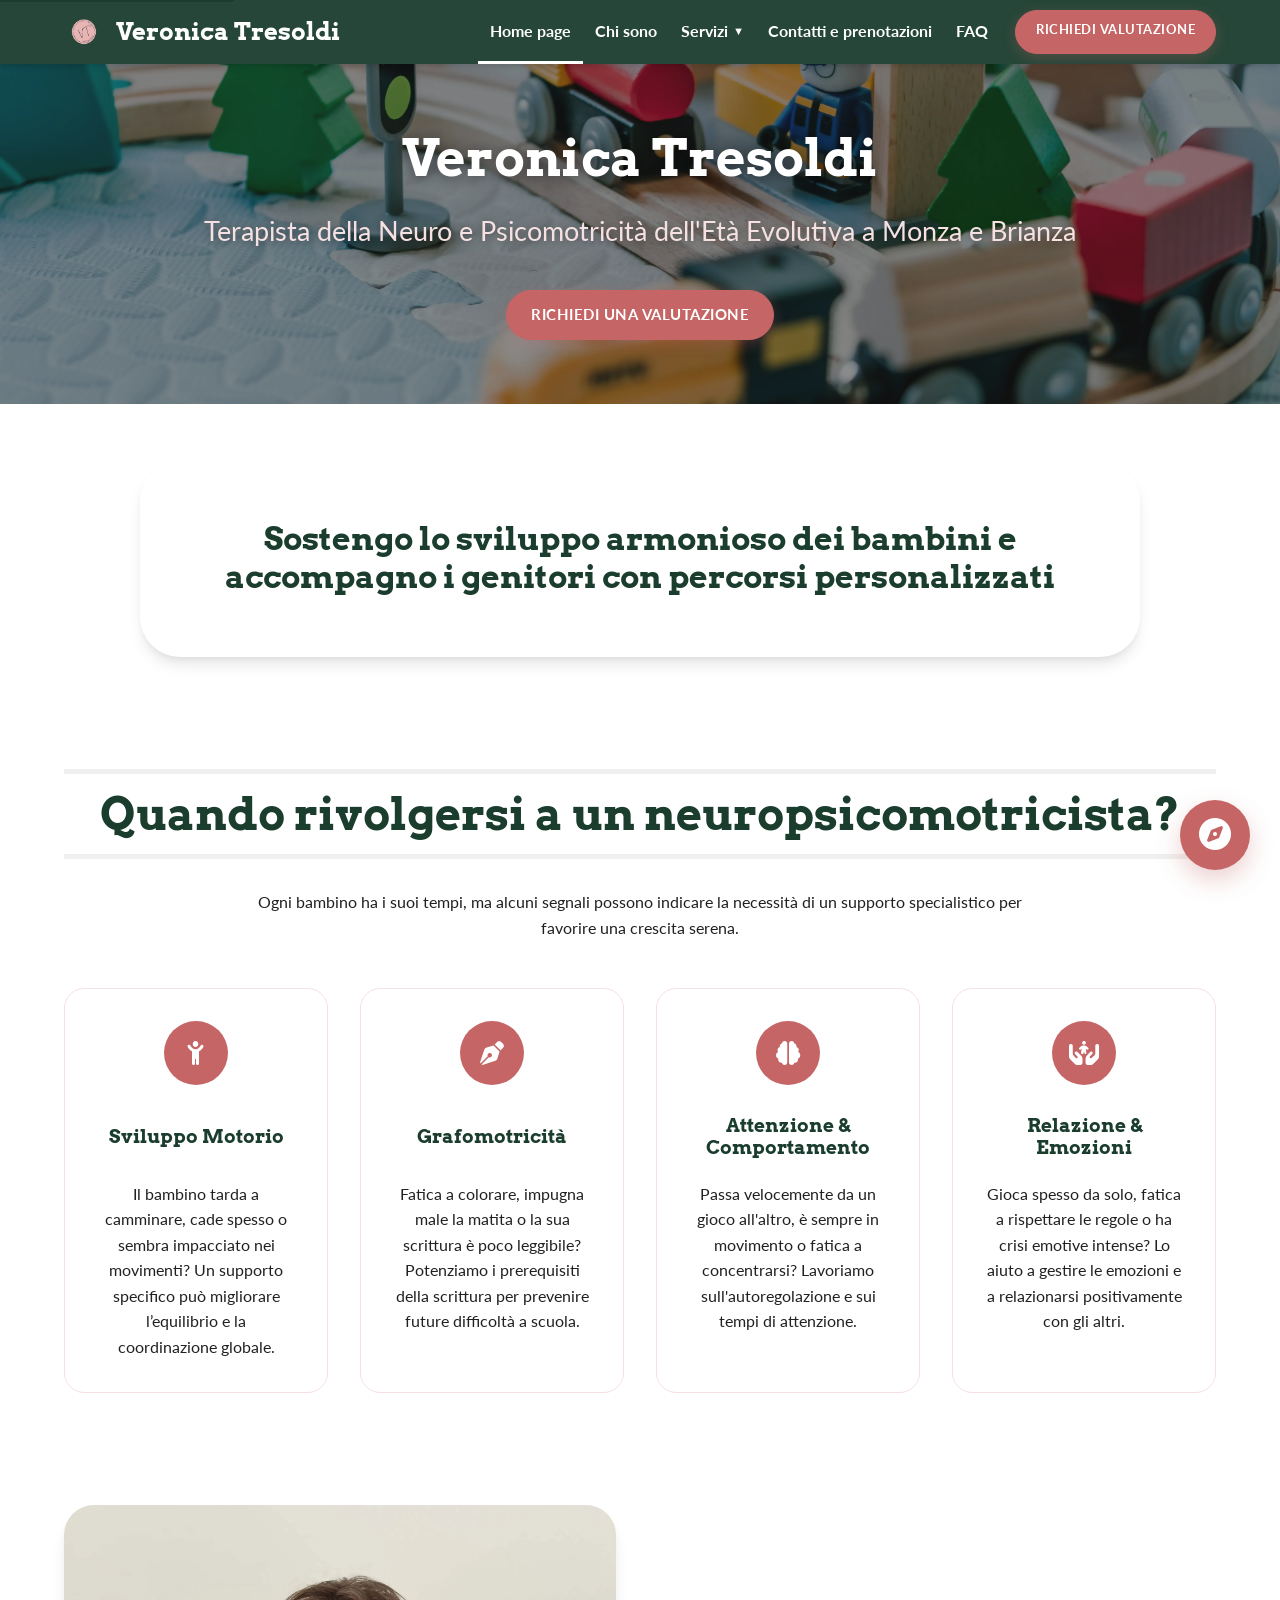
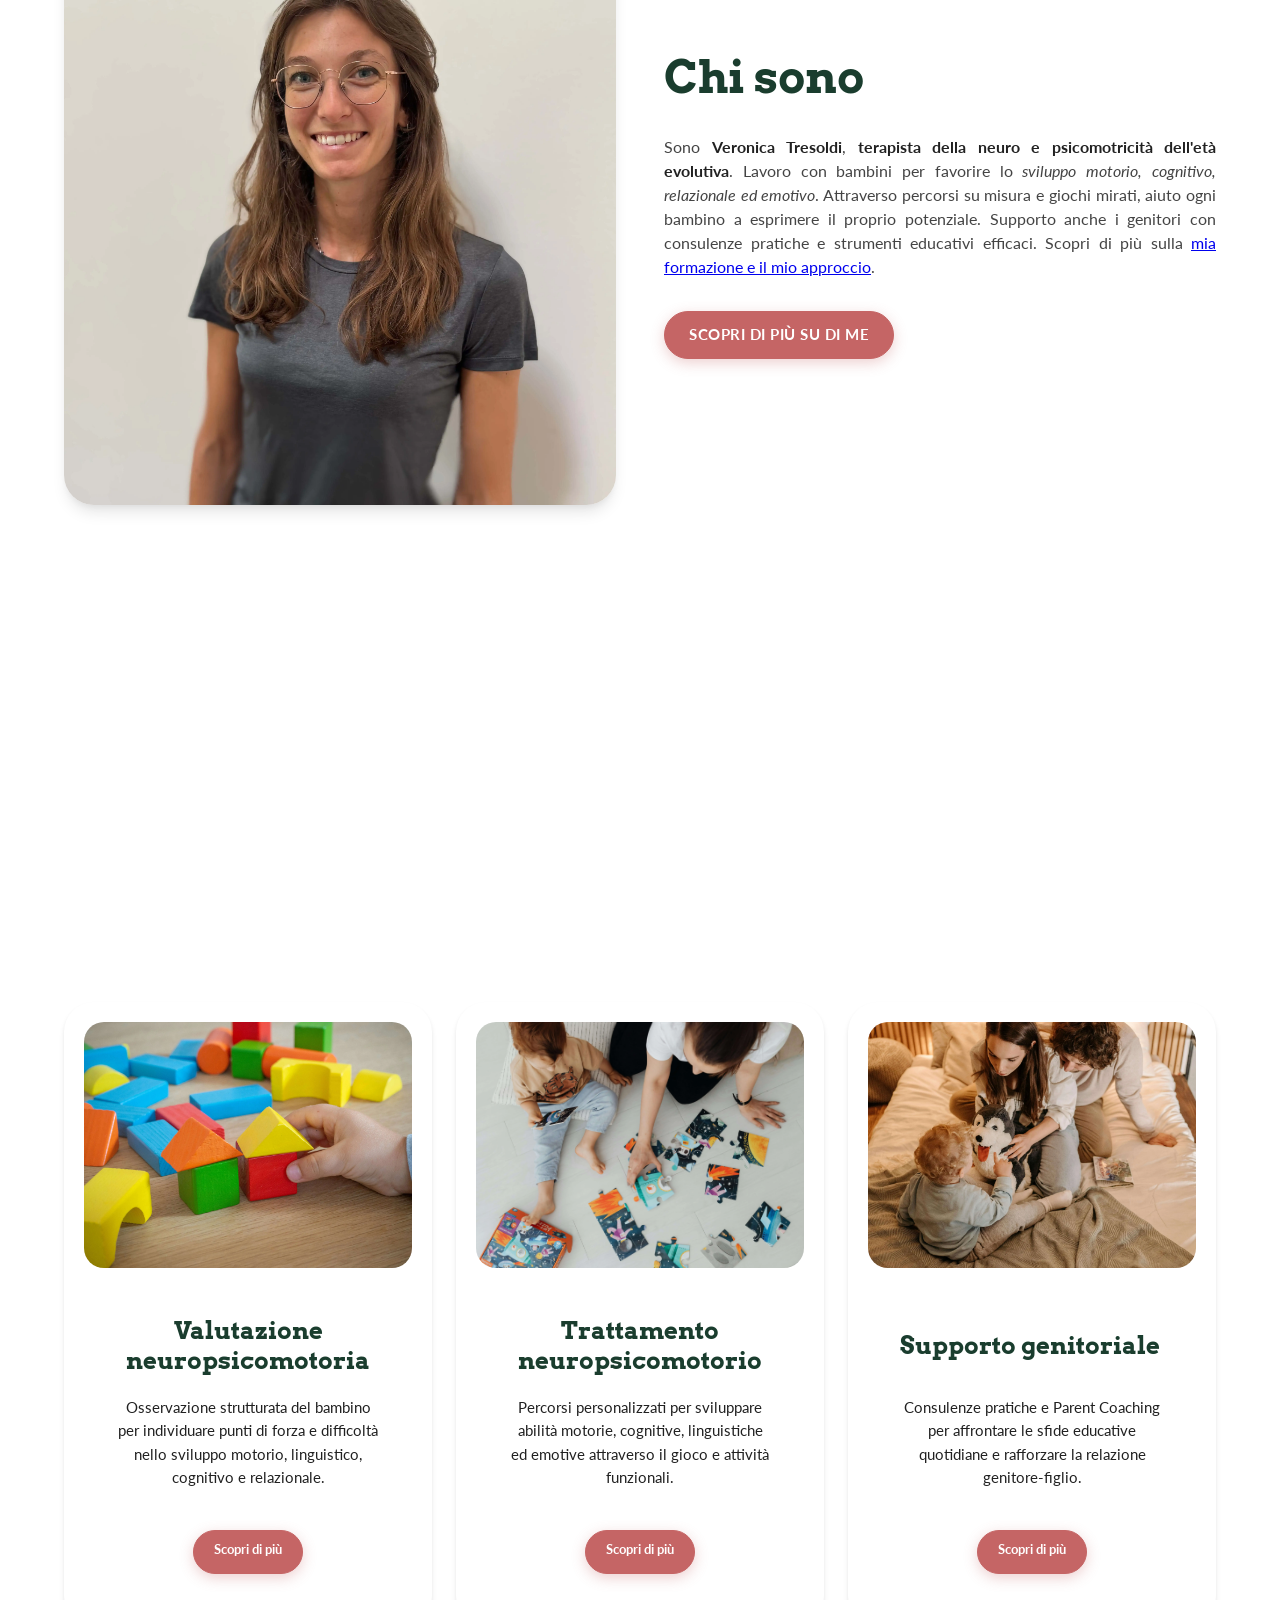
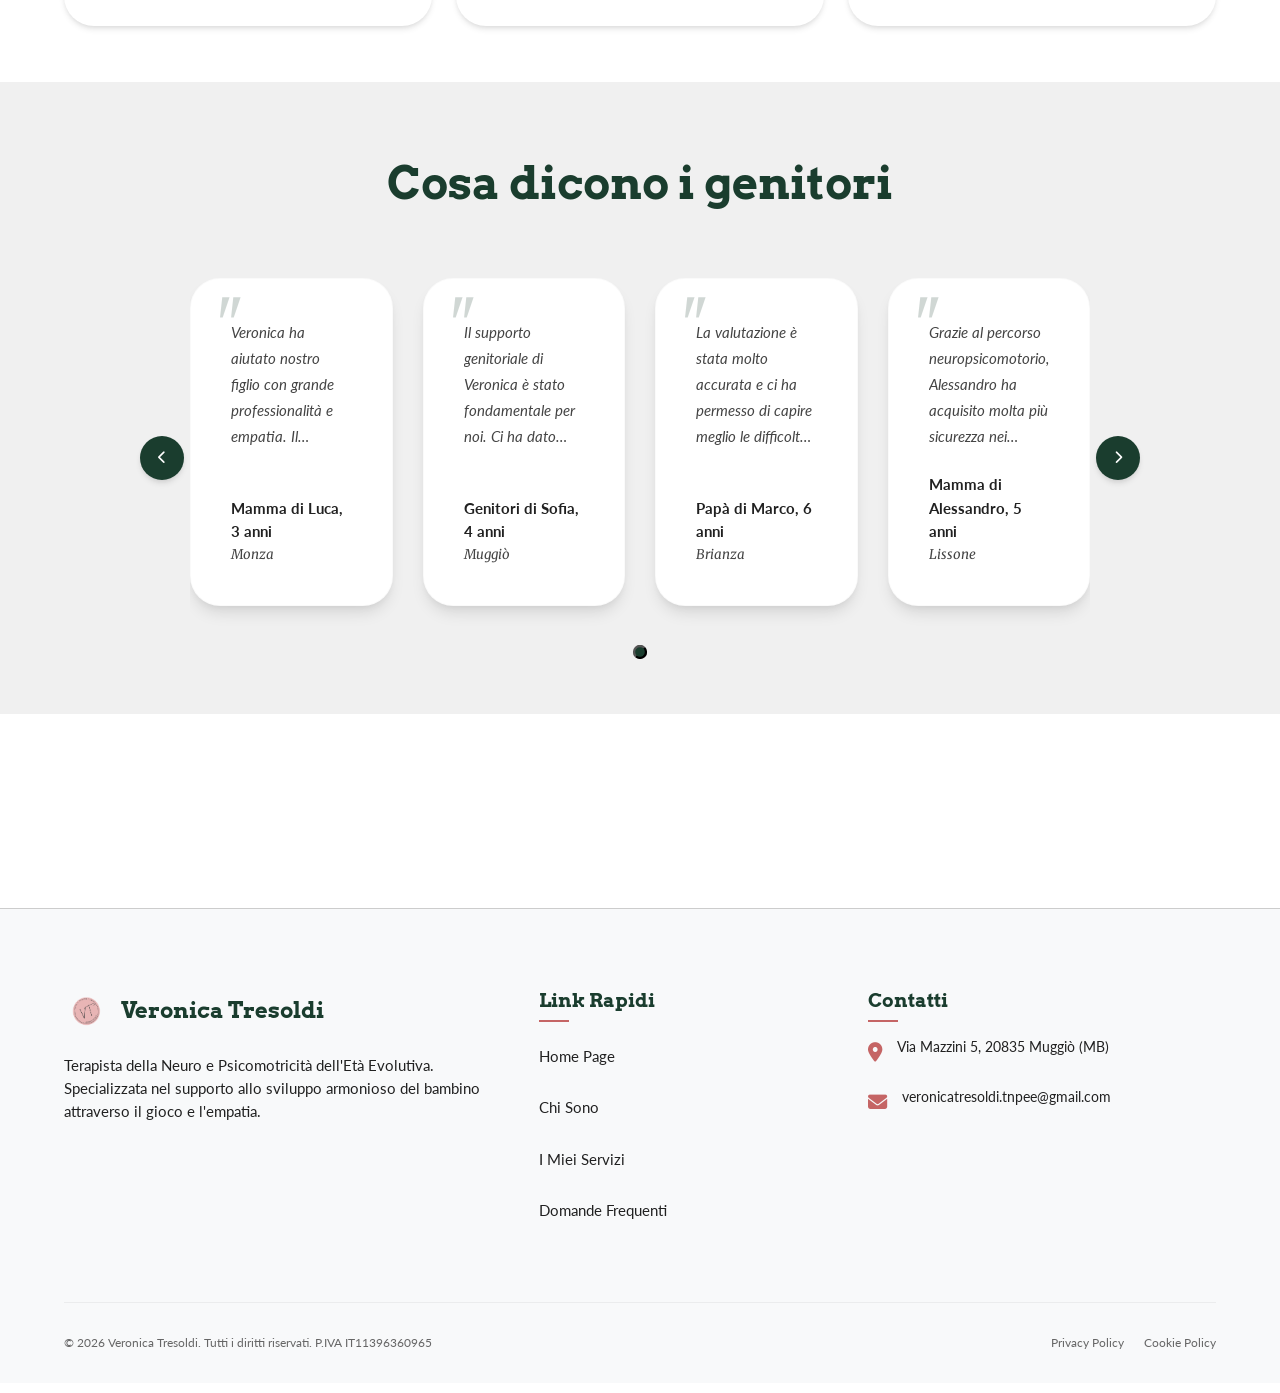
==== commit a1ce8b74: "feat(seo): link google business profile to schema and update strategy" ====
--- a/index.html
+++ b/index.html
@@ -121,7 +121,10 @@
             "reviewCount": "3",
             "bestRating": "5",
             "worstRating": "1"
-        }
+        },
+        "sameAs": [
+            "https://share.google/mwv7FCrurnrtPkd03"
+        ]
     }
     </script>
     <script type="application/ld+json">
